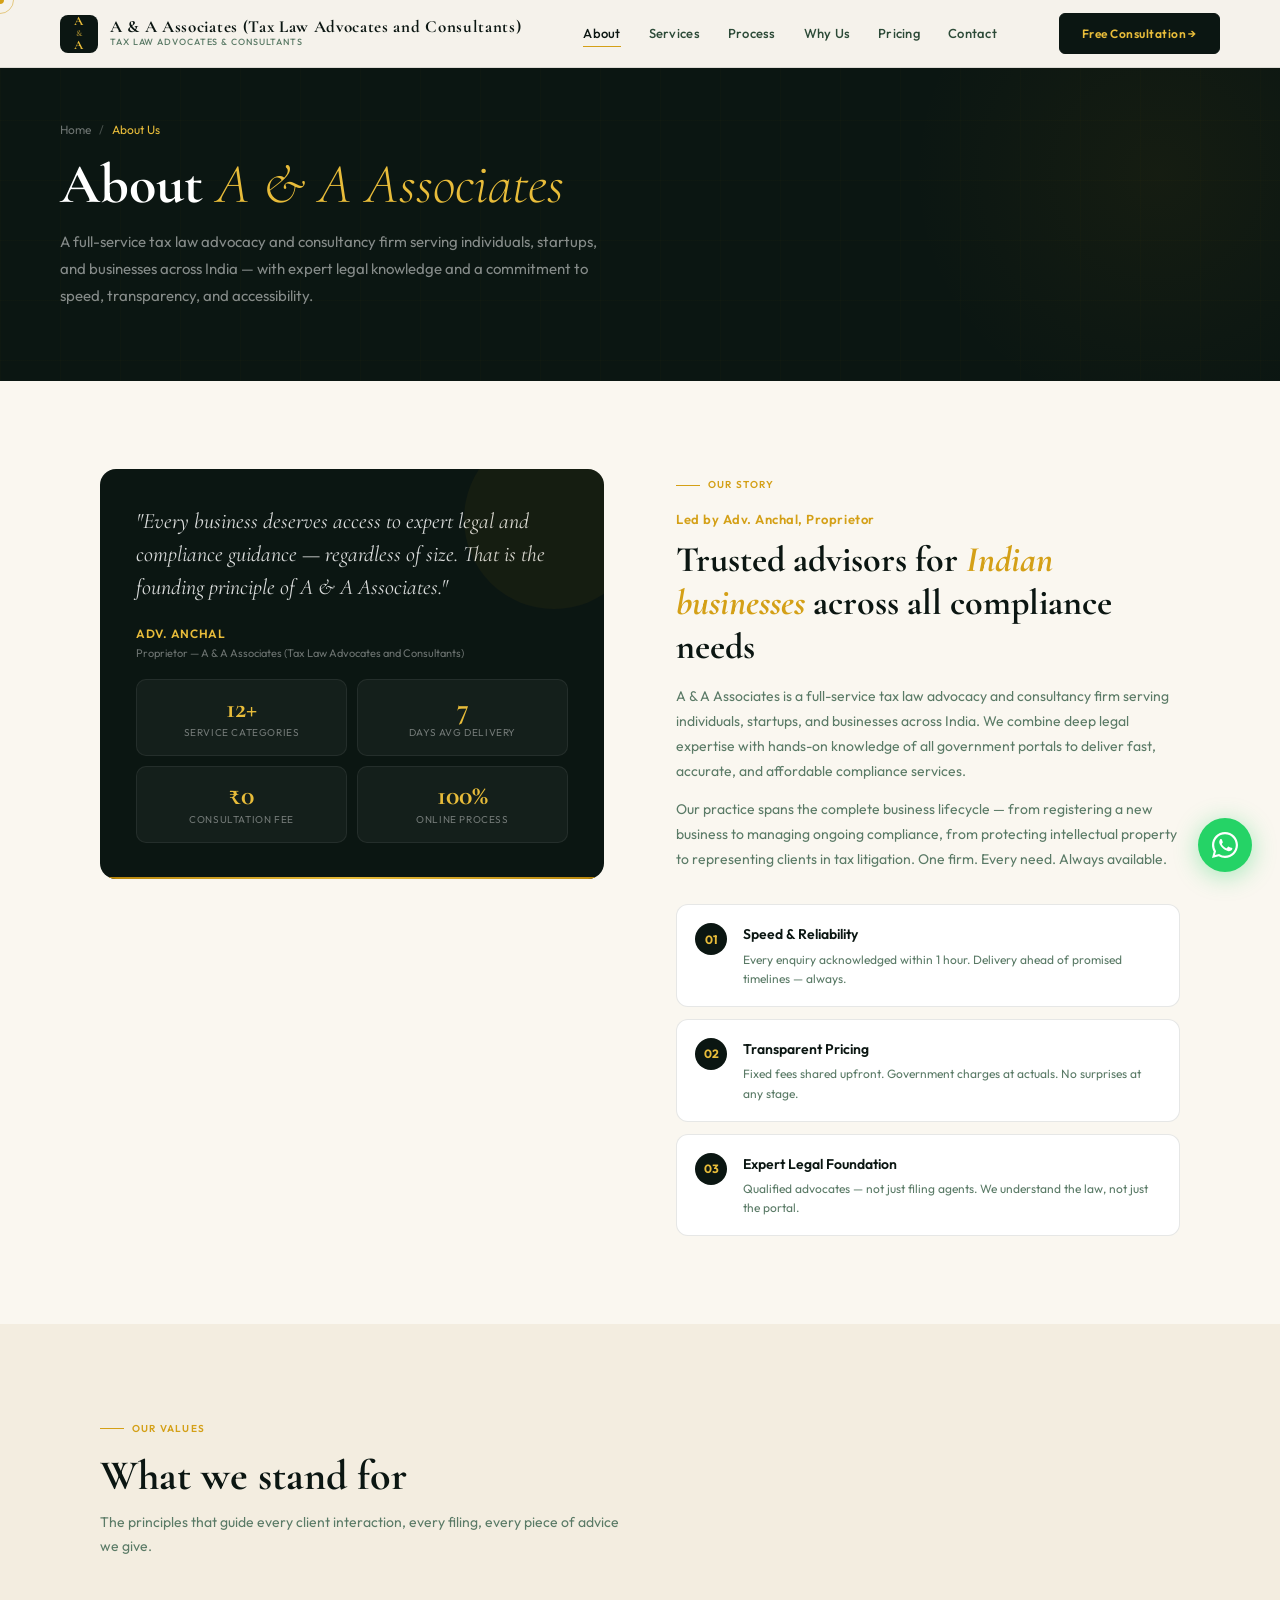
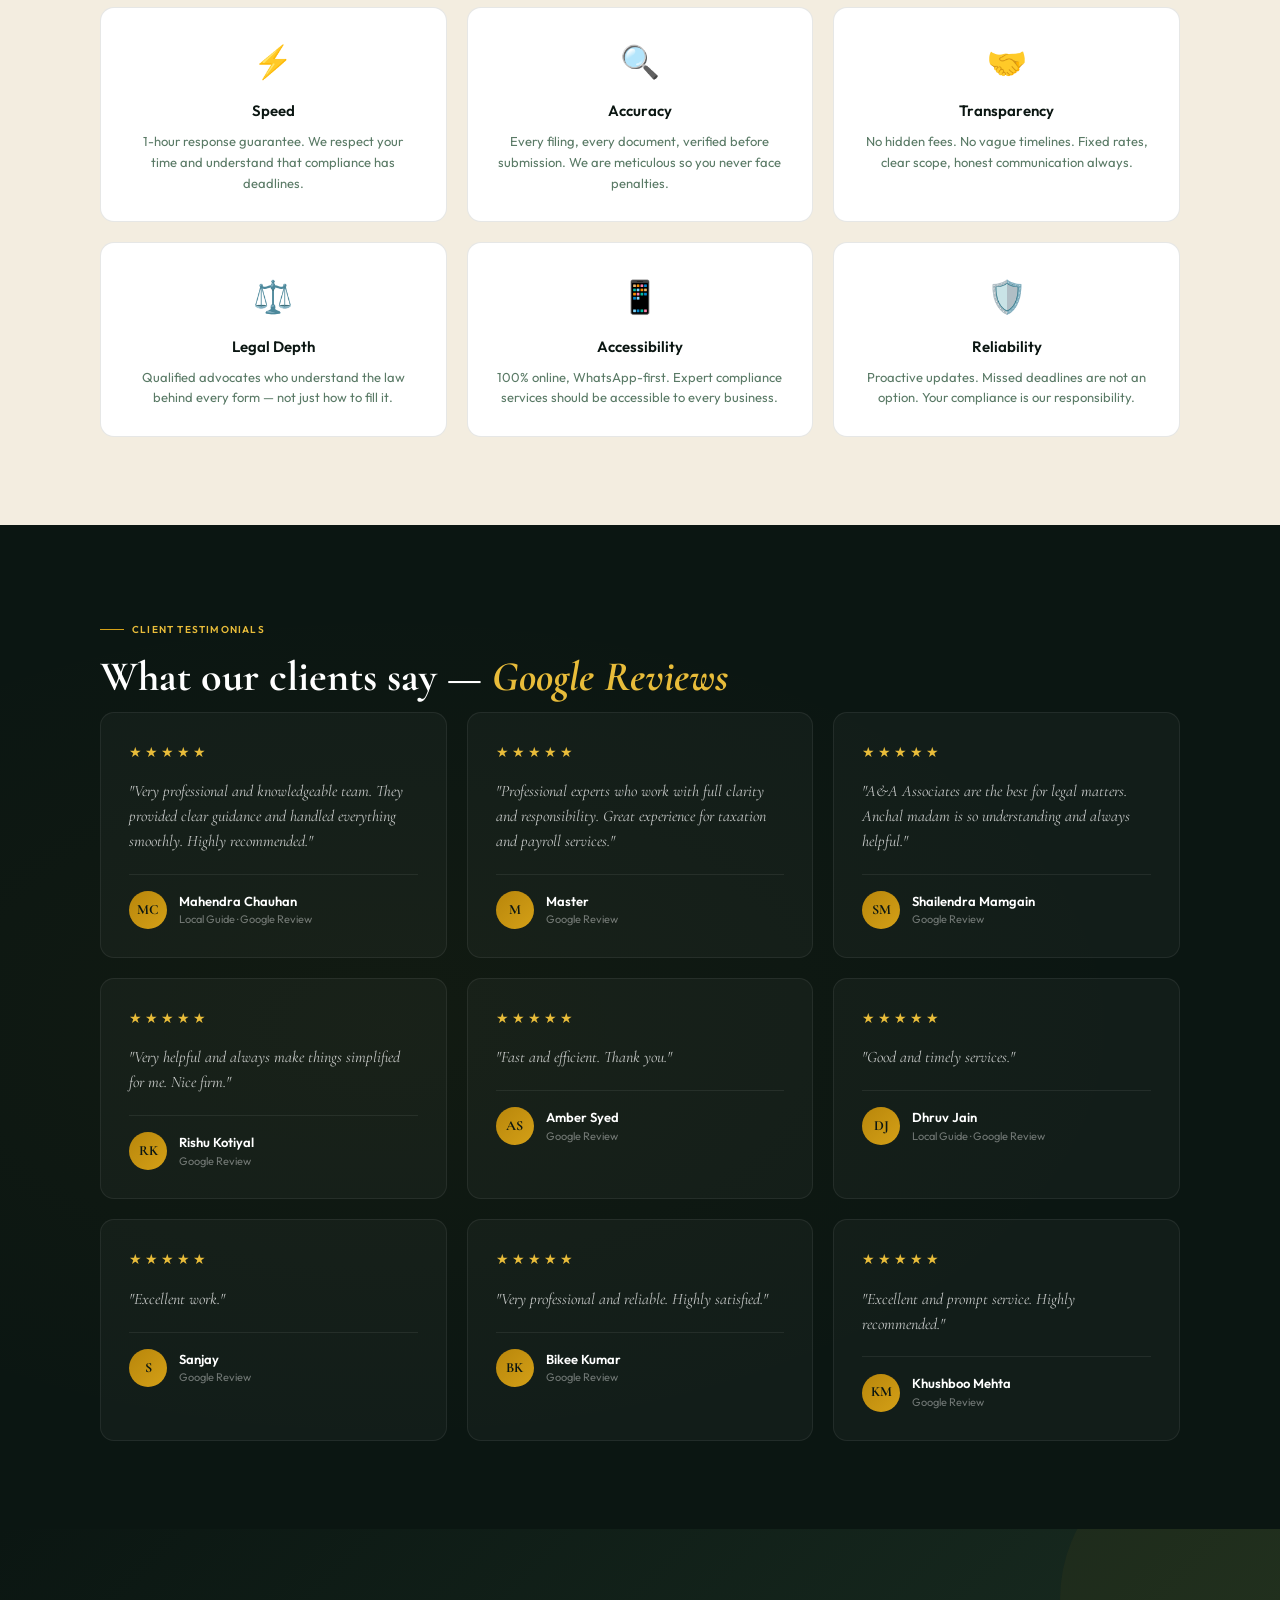
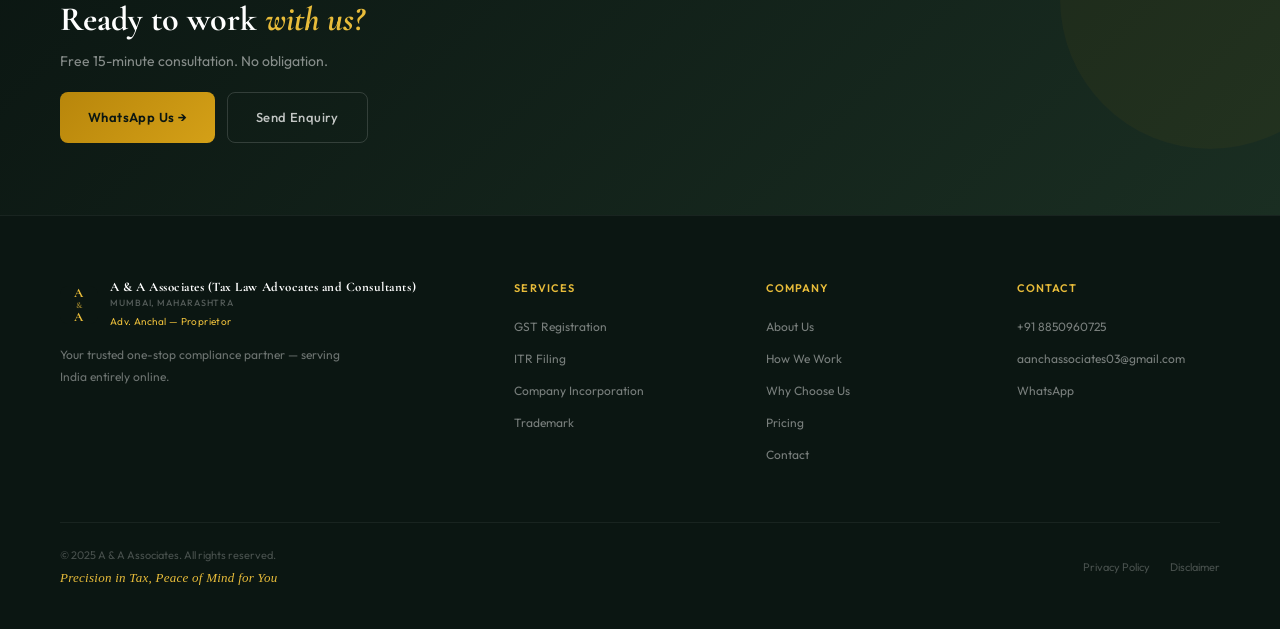
==== about.html @ 01e879b4 "Add files via upload" ====
<!DOCTYPE html>
<html lang="en">
<script>!function(f,b,e,v,n,t,s){if(f.fbq)return;n=f.fbq=function(){n.callMethod?n.callMethod.apply(n,arguments):n.queue.push(arguments)};if(!f._fbq)f._fbq=n;n.push=n;n.loaded=!0;n.version='2.0';n.queue=[];t=b.createElement(e);t.async=!0;t.src=v;s=b.getElementsByTagName(e)[0];s.parentNode.insertBefore(t,s)}(window,document,'script','https://connect.facebook.net/en_US/fbevents.js');fbq('init','827226239881104');fbq('track','PageView');</script>
<noscript><img height="1" width="1" style="display:none" src="https://www.facebook.com/tr?id=827226239881104&ev=PageView&noscript=1"/></noscript>
<head>
<meta name="facebook-domain-verification" content="8ns4rkksq425lq21bnahoyhoitbpu9"/>
<meta charset="UTF-8"><meta name="viewport" content="width=device-width, initial-scale=1.0">
<title>About Us | A & A Associates — Tax Law Advocates & Consultants</title>
<meta name="description" content="Learn about A & A Associates — a full-service tax law advocacy and consultancy firm based in Mumbai, serving individuals, startups and businesses across India.">
<link href="https://fonts.googleapis.com/css2?family=Cormorant+Garamond:ital,wght@0,300;0,400;0,600;0,700;1,300;1,400;1,600&family=Outfit:wght@300;400;500;600&display=swap" rel="stylesheet">
<link rel="stylesheet" href="style.css">
<style>
.about-grid{display:grid;grid-template-columns:1fr 1fr;gap:72px;align-items:start}
.about-card{background:var(--ink);border-radius:16px;padding:36px;position:relative;overflow:hidden}
.about-card::before{content:'';position:absolute;top:-40px;right:-40px;width:180px;height:180px;border-radius:50%;background:rgba(184,134,11,0.06)}
.about-card::after{content:'';position:absolute;bottom:0;left:0;right:0;height:2px;background:linear-gradient(90deg,var(--gold),var(--gold3),var(--gold))}
.about-card blockquote{font-family:'Cormorant Garamond',serif;font-size:22px;font-style:italic;color:rgba(255,255,255,0.85);line-height:1.5;margin-bottom:20px}
.about-stats{display:grid;grid-template-columns:1fr 1fr;gap:10px;margin-top:16px}
.as-item{background:rgba(255,255,255,0.04);border:1px solid rgba(255,255,255,0.07);border-radius:10px;padding:14px;text-align:center}
.as-val{font-family:'Cormorant Garamond',serif;font-size:28px;font-weight:700;color:var(--gold3);line-height:1}
.as-lbl{font-size:10px;color:rgba(255,255,255,0.4);text-transform:uppercase;letter-spacing:.06em;margin-top:3px}
.pillars{display:flex;flex-direction:column;gap:12px;margin-top:32px}
.pillar{display:flex;gap:16px;align-items:flex-start;padding:18px;background:var(--white);border:1px solid var(--border);border-radius:12px;transition:all .3s}
.pillar:hover{border-color:var(--gold3);box-shadow:var(--shadow)}
.pillar-num{width:32px;height:32px;border-radius:50%;background:var(--ink);color:var(--gold3);font-size:12px;font-weight:700;display:flex;align-items:center;justify-content:center;flex-shrink:0}
.pillar h4{font-size:14px;font-weight:600;color:var(--ink);margin-bottom:4px}
.pillar p{font-size:12px;color:var(--ink4);line-height:1.6}
.values-grid{display:grid;grid-template-columns:repeat(3,1fr);gap:20px;margin-top:0}
.value-card{padding:28px;background:var(--white);border:1px solid var(--border);border-radius:14px;transition:all .3s;text-align:center}
.value-card:hover{transform:translateY(-4px);box-shadow:var(--shadow)}
.value-icon{font-size:32px;margin-bottom:12px}
.value-card h3{font-size:15px;font-weight:600;color:var(--ink);margin-bottom:8px}
.value-card p{font-size:13px;color:var(--ink4);line-height:1.6}
/* TESTIMONIALS */
.tgrid{display:grid;grid-template-columns:repeat(3,1fr);gap:20px;margin-top:0}
.testimonials-bg{background:var(--ink);padding:88px 0;position:relative;overflow:hidden}
.testimonials-bg::before{content:'';position:absolute;inset:0;background:radial-gradient(ellipse at 30% 50%,rgba(184,134,11,0.04),transparent 60%)}
.testimonials-inner{padding:0 60px;max-width:1200px;margin:0 auto}
.testimonials-inner .section-title{color:var(--white)}
.testimonials-inner .section-title em{color:var(--gold3)}
.testimonials-inner .sl-text{color:var(--gold3)}
.tcard{background:rgba(255,255,255,0.03);border:1px solid rgba(255,255,255,0.07);border-radius:14px;padding:28px;transition:all .3s}
.tcard:hover{background:rgba(255,255,255,0.05);border-color:rgba(184,134,11,0.2);transform:translateY(-4px)}
.tcard-stars{display:flex;gap:3px;margin-bottom:16px}
.star{color:var(--gold3);font-size:14px}
.tcard-text{font-family:'Cormorant Garamond',serif;font-size:16px;font-style:italic;color:rgba(255,255,255,0.75);line-height:1.55;margin-bottom:20px}
.tcard-author{display:flex;align-items:center;gap:12px;padding-top:16px;border-top:1px solid rgba(255,255,255,0.07)}
.ta-avatar{width:38px;height:38px;border-radius:50%;background:linear-gradient(135deg,var(--gold),var(--gold2));display:flex;align-items:center;justify-content:center;font-family:'Cormorant Garamond',serif;font-size:14px;font-weight:700;color:var(--ink);flex-shrink:0}
.ta-name{font-size:13px;font-weight:600;color:var(--white)}
.ta-biz{font-size:11px;color:rgba(255,255,255,0.4)}
@media(max-width:1024px){.about-grid{grid-template-columns:1fr}.values-grid{grid-template-columns:1fr 1fr}.tgrid{grid-template-columns:1fr 1fr}.testimonials-inner{padding:0 32px}}
@media(max-width:768px){.values-grid{grid-template-columns:1fr}.tgrid{grid-template-columns:1fr}.testimonials-inner{padding:0 24px}}
</style>
</head>
<body>
<div class="cursor" id="cursor"></div><div class="cursor-ring" id="cursorRing"></div>
<nav id="navbar" class="solid">
  <a class="nav-logo" href="index.html"><div class="nav-logo-mark"><span>A</span><span style="font-size:9px;opacity:.6">&amp;</span><span>A</span></div><div class="nav-logo-text"><div class="nav-logo-name">A & A Associates (Tax Law Advocates and Consultants)</div><div class="nav-logo-sub">Tax Law Advocates & Consultants</div></div></a>
  <div class="nav-links"><a href="about.html" class="active">About</a><a href="services.html">Services</a><a href="process.html">Process</a><a href="why-us.html">Why Us</a><a href="pricing.html">Pricing</a><a href="contact.html">Contact</a></div>
  <a href="https://wa.me/918850960725" class="nav-cta" target="_blank">Free Consultation →</a>
  <div class="hamburger" id="hamburger" onclick="toggleMenu()"><span></span><span></span><span></span></div>
</nav>
<div class="mobile-menu" id="mobileMenu"><a href="about.html" class="active" onclick="toggleMenu()">About</a><a href="services.html" onclick="toggleMenu()">Services</a><a href="process.html" onclick="toggleMenu()">Process</a><a href="why-us.html" onclick="toggleMenu()">Why Us</a><a href="pricing.html" onclick="toggleMenu()">Pricing</a><a href="contact.html" onclick="toggleMenu()">Contact</a><a href="https://wa.me/918850960725" class="btn-primary" target="_blank" onclick="toggleMenu()">WhatsApp Us →</a></div>

<div class="page-hero">
  <div class="page-hero-inner">
    <div class="breadcrumb"><a href="index.html">Home</a><span>/</span><span class="current">About Us</span></div>
    <h1>About <em>A & A Associates</em></h1>
    <p>A full-service tax law advocacy and consultancy firm serving individuals, startups, and businesses across India — with expert legal knowledge and a commitment to speed, transparency, and accessibility.</p>
  </div>
</div>

<!-- ABOUT SECTION -->
<section>
  <div class="section">
    <div class="about-grid">
      <div class="reveal">
        <div class="about-card">
          <blockquote>"Every business deserves access to expert legal and compliance guidance — regardless of size. That is the founding principle of A & A Associates."</blockquote>
          <div style="font-size:12px;font-weight:600;color:var(--gold3);letter-spacing:.06em;text-transform:uppercase">Adv. Anchal</div>
          <div style="font-size:11px;color:rgba(255,255,255,0.4);margin-top:2px">Proprietor — A & A Associates (Tax Law Advocates and Consultants)</div>
          <div class="about-stats">
            <div class="as-item"><div class="as-val">12+</div><div class="as-lbl">Service Categories</div></div>
            <div class="as-item"><div class="as-val">7</div><div class="as-lbl">Days Avg Delivery</div></div>
            <div class="as-item"><div class="as-val">₹0</div><div class="as-lbl">Consultation Fee</div></div>
            <div class="as-item"><div class="as-val">100%</div><div class="as-lbl">Online Process</div></div>
          </div>
        </div>
      </div>
      <div class="reveal reveal-delay-2">
        <div class="section-label"><div class="sl-line"></div><div class="sl-text">Our story</div></div>
        <p style="font-size:13px;font-weight:600;color:var(--gold2);letter-spacing:.04em;margin-bottom:8px">Led by Adv. Anchal, Proprietor</p><h2 style="font-family:'Cormorant Garamond',serif;font-size:36px;font-weight:700;color:var(--ink);line-height:1.2;margin-bottom:16px">Trusted advisors for <em style="font-style:italic;color:var(--gold2)">Indian businesses</em> across all compliance needs</h2>
        <div style="font-size:14px;color:var(--ink4);line-height:1.8;margin-bottom:24px">
          <p style="margin-bottom:12px">A & A Associates is a full-service tax law advocacy and consultancy firm serving individuals, startups, and businesses across India. We combine deep legal expertise with hands-on knowledge of all government portals to deliver fast, accurate, and affordable compliance services.</p>
          <p>Our practice spans the complete business lifecycle — from registering a new business to managing ongoing compliance, from protecting intellectual property to representing clients in tax litigation. One firm. Every need. Always available.</p>
        </div>
        <div class="pillars">
          <div class="pillar"><div class="pillar-num">01</div><div><h4>Speed & Reliability</h4><p>Every enquiry acknowledged within 1 hour. Delivery ahead of promised timelines — always.</p></div></div>
          <div class="pillar"><div class="pillar-num">02</div><div><h4>Transparent Pricing</h4><p>Fixed fees shared upfront. Government charges at actuals. No surprises at any stage.</p></div></div>
          <div class="pillar"><div class="pillar-num">03</div><div><h4>Expert Legal Foundation</h4><p>Qualified advocates — not just filing agents. We understand the law, not just the portal.</p></div></div>
        </div>
      </div>
    </div>
  </div>
</section>

<!-- VALUES -->
<section style="background:var(--cream2);padding:88px 0">
  <div style="max-width:1200px;margin:0 auto;padding:0 60px">
    <div class="section-label reveal"><div class="sl-line"></div><div class="sl-text">Our values</div></div>
    <h2 class="section-title reveal">What we stand for</h2>
    <p class="section-sub reveal">The principles that guide every client interaction, every filing, every piece of advice we give.</p>
    <div class="values-grid">
      <div class="value-card reveal"><div class="value-icon">⚡</div><h3>Speed</h3><p>1-hour response guarantee. We respect your time and understand that compliance has deadlines.</p></div>
      <div class="value-card reveal reveal-delay-1"><div class="value-icon">🔍</div><h3>Accuracy</h3><p>Every filing, every document, verified before submission. We are meticulous so you never face penalties.</p></div>
      <div class="value-card reveal reveal-delay-2"><div class="value-icon">🤝</div><h3>Transparency</h3><p>No hidden fees. No vague timelines. Fixed rates, clear scope, honest communication always.</p></div>
      <div class="value-card reveal"><div class="value-icon">⚖️</div><h3>Legal Depth</h3><p>Qualified advocates who understand the law behind every form — not just how to fill it.</p></div>
      <div class="value-card reveal reveal-delay-1"><div class="value-icon">📱</div><h3>Accessibility</h3><p>100% online, WhatsApp-first. Expert compliance services should be accessible to every business.</p></div>
      <div class="value-card reveal reveal-delay-2"><div class="value-icon">🛡️</div><h3>Reliability</h3><p>Proactive updates. Missed deadlines are not an option. Your compliance is our responsibility.</p></div>
    </div>
  </div>
</section>

<!-- TESTIMONIALS -->
<div id="testimonials" class="testimonials-bg">
  <div class="testimonials-inner">
    <div class="section-label reveal"><div class="sl-line"></div><div class="sl-text">Client Testimonials</div></div>
    <h2 class="section-title reveal">What our clients say — <em>Google Reviews</em></h2>
    <div class="tgrid">
      <div class="tcard reveal"><div class="tcard-stars"><span class="star">★</span><span class="star">★</span><span class="star">★</span><span class="star">★</span><span class="star">★</span></div><div class="tcard-text">"Very professional and knowledgeable team. They provided clear guidance and handled everything smoothly. Highly recommended."</div><div class="tcard-author"><div class="ta-avatar">MC</div><div><div class="ta-name">Mahendra Chauhan</div><div class="ta-biz">Local Guide · Google Review</div></div></div></div>
      <div class="tcard reveal reveal-delay-1"><div class="tcard-stars"><span class="star">★</span><span class="star">★</span><span class="star">★</span><span class="star">★</span><span class="star">★</span></div><div class="tcard-text">"Professional experts who work with full clarity and responsibility. Great experience for taxation and payroll services."</div><div class="tcard-author"><div class="ta-avatar">M</div><div><div class="ta-name">Master</div><div class="ta-biz">Google Review</div></div></div></div>
      <div class="tcard reveal reveal-delay-2"><div class="tcard-stars"><span class="star">★</span><span class="star">★</span><span class="star">★</span><span class="star">★</span><span class="star">★</span></div><div class="tcard-text">"A&A Associates are the best for legal matters. Anchal madam is so understanding and always helpful."</div><div class="tcard-author"><div class="ta-avatar">SM</div><div><div class="ta-name">Shailendra Mamgain</div><div class="ta-biz">Google Review</div></div></div></div>
      <div class="tcard reveal"><div class="tcard-stars"><span class="star">★</span><span class="star">★</span><span class="star">★</span><span class="star">★</span><span class="star">★</span></div><div class="tcard-text">"Very helpful and always make things simplified for me. Nice firm."</div><div class="tcard-author"><div class="ta-avatar">RK</div><div><div class="ta-name">Rishu Kotiyal</div><div class="ta-biz">Google Review</div></div></div></div>
      <div class="tcard reveal reveal-delay-1"><div class="tcard-stars"><span class="star">★</span><span class="star">★</span><span class="star">★</span><span class="star">★</span><span class="star">★</span></div><div class="tcard-text">"Fast and efficient. Thank you."</div><div class="tcard-author"><div class="ta-avatar">AS</div><div><div class="ta-name">Amber Syed</div><div class="ta-biz">Google Review</div></div></div></div>
      <div class="tcard reveal reveal-delay-2"><div class="tcard-stars"><span class="star">★</span><span class="star">★</span><span class="star">★</span><span class="star">★</span><span class="star">★</span></div><div class="tcard-text">"Good and timely services."</div><div class="tcard-author"><div class="ta-avatar">DJ</div><div><div class="ta-name">Dhruv Jain</div><div class="ta-biz">Local Guide · Google Review</div></div></div></div>
      <div class="tcard reveal"><div class="tcard-stars"><span class="star">★</span><span class="star">★</span><span class="star">★</span><span class="star">★</span><span class="star">★</span></div><div class="tcard-text">"Excellent work."</div><div class="tcard-author"><div class="ta-avatar">S</div><div><div class="ta-name">Sanjay</div><div class="ta-biz">Google Review</div></div></div></div>
      <div class="tcard reveal reveal-delay-1"><div class="tcard-stars"><span class="star">★</span><span class="star">★</span><span class="star">★</span><span class="star">★</span><span class="star">★</span></div><div class="tcard-text">"Very professional and reliable. Highly satisfied."</div><div class="tcard-author"><div class="ta-avatar">BK</div><div><div class="ta-name">Bikee Kumar</div><div class="ta-biz">Google Review</div></div></div></div>
      <div class="tcard reveal reveal-delay-2"><div class="tcard-stars"><span class="star">★</span><span class="star">★</span><span class="star">★</span><span class="star">★</span><span class="star">★</span></div><div class="tcard-text">"Excellent and prompt service. Highly recommended."</div><div class="tcard-author"><div class="ta-avatar">KM</div><div><div class="ta-name">Khushboo Mehta</div><div class="ta-biz">Google Review</div></div></div></div>
    </div>
  </div>
</div>

<!-- CTA -->
<div class="cta-strip"><div class="cta-inner"><div class="cta-left reveal"><h2 class="section-title">Ready to work <em>with us?</em></h2><p>Free 15-minute consultation. No obligation.</p><div class="cta-actions"><a href="https://wa.me/918850960725" class="btn-primary" target="_blank">WhatsApp Us →</a><a href="contact.html" class="btn-secondary-light">Send Enquiry</a></div></div></div></div>

<footer><div class="footer-inner"><div class="footer-top"><div class="footer-brand"><a class="nav-logo" href="index.html"><div class="nav-logo-mark"><span>A</span><span style="font-size:9px;opacity:.6">&amp;</span><span>A</span></div><div class="nav-logo-text"><div class="nav-logo-name" style="color:#fff;font-size:13px;line-height:1.2">A & A Associates (Tax Law Advocates and Consultants)</div><div class="nav-logo-sub" style="color:rgba(255,255,255,.3)">Mumbai, Maharashtra</div><div style="font-size:10px;color:var(--gold3);margin-top:4px;letter-spacing:.04em">Adv. Anchal — Proprietor</div></div></a><p class="footer-desc">Your trusted one-stop compliance partner — serving India entirely online.</p></div><div class="footer-col"><h5>Services</h5><ul><li><a href="services.html#gst">GST Registration</a></li><li><a href="services.html#itr">ITR Filing</a></li><li><a href="services.html#company">Company Incorporation</a></li><li><a href="services.html#trademark">Trademark</a></li></ul></div><div class="footer-col"><h5>Company</h5><ul><li><a href="about.html">About Us</a></li><li><a href="process.html">How We Work</a></li><li><a href="why-us.html">Why Choose Us</a></li><li><a href="pricing.html">Pricing</a></li><li><a href="contact.html">Contact</a></li></ul></div><div class="footer-col"><h5>Contact</h5><ul><li><a href="tel:+918850960725">+91 8850960725</a></li><li><a href="mailto:aanchassociates03@gmail.com">aanchassociates03@gmail.com</a></li><li><a href="https://wa.me/918850960725" target="_blank">WhatsApp</a></li></ul></div></div><div class="footer-bottom"><div><div class="footer-copy">© 2025 A & A Associates. All rights reserved.</div><div style="font-size:13px;color:var(--gold3);font-style:italic;margin-top:4px;font-family:'Georgia',serif;letter-spacing:.02em">Precision in Tax, Peace of Mind for You</div></div><div class="footer-links"><a href="#">Privacy Policy</a><a href="#">Disclaimer</a></div></div></div></footer>
<div class="wa-float"><div class="wa-tooltip">Chat on WhatsApp</div><a class="wa-btn" href="https://wa.me/918850960725" target="_blank"><svg viewBox="0 0 32 32"><path d="M16.004 0C7.164 0 0 7.16 0 15.996c0 2.8.733 5.572 2.132 7.992L0 32l8.236-2.104A16.003 16.003 0 0 0 16 32c8.836 0 16-7.16 16-15.996S24.836 0 16.004 0zm0 29.28a13.279 13.279 0 0 1-6.788-1.856l-.488-.292-5.044 1.288 1.32-4.9-.32-.504A13.236 13.236 0 0 1 2.72 16c0-7.332 5.96-13.292 13.28-13.292 7.32 0 13.28 5.96 13.28 13.292 0 7.332-5.96 13.28-13.276 13.28zm7.272-9.948c-.4-.2-2.356-1.16-2.72-1.296-.364-.132-.628-.2-.892.2-.264.4-1.024 1.296-1.256 1.564-.232.264-.46.296-.86.1-.4-.196-1.688-.624-3.216-1.988-1.188-1.06-1.988-2.372-2.22-2.772-.232-.4-.024-.616.176-.816.18-.18.4-.464.6-.696.2-.232.264-.4.396-.664.132-.264.064-.496-.032-.696-.1-.2-.892-2.148-1.22-2.94-.32-.768-.648-.664-.892-.676-.228-.012-.492-.016-.756-.016-.264 0-.692.1-.1056.496-.364.396-1.388 1.356-1.388 3.308 0 1.956 1.42 3.84 1.62 4.104.2.264 2.796 4.268 6.776 5.98.948.408 1.688.652 2.264.836.952.3 1.82.26 2.504.16.764-.116 2.356-.964 2.688-1.892.336-.928.336-1.724.232-1.892-.1-.172-.36-.268-.76-.468z"/></svg></a></div>
<script>
const cursor=document.getElementById('cursor'),ring=document.getElementById('cursorRing');
document.addEventListener('mousemove',e=>{cursor.style.left=e.clientX+'px';cursor.style.top=e.clientY+'px';setTimeout(()=>{ring.style.left=e.clientX+'px';ring.style.top=e.clientY+'px'},60)});
document.querySelectorAll('a,button').forEach(el=>{el.addEventListener('mouseenter',()=>{cursor.style.transform='translate(-50%,-50%) scale(2)';ring.style.opacity='.3'});el.addEventListener('mouseleave',()=>{cursor.style.transform='translate(-50%,-50%) scale(1)';ring.style.opacity='.5'})});
function toggleMenu(){document.getElementById('mobileMenu').classList.toggle('open')}
const obs=new IntersectionObserver(e=>{e.forEach(x=>{if(x.isIntersecting){x.target.classList.add('visible');obs.unobserve(x.target)}})},{threshold:.1});
document.querySelectorAll('.reveal').forEach(el=>obs.observe(el));
if('ontouchstart' in window){cursor.style.display='none';ring.style.display='none';}
</script>
</body></html>
---- style.css ----
/* ── VARIABLES ── */
:root{
  --ink:#0b1612;--ink2:#1a2e22;--ink3:#2c4a37;--ink4:#5a7a66;
  --gold:#b8860b;--gold2:#d4a017;--gold3:#e8bc3a;--gold4:#f7e4a0;--gold5:#fdf8ed;
  --sage:#6b8f71;--sage2:#a8c5ae;--sage3:#d6e8d9;--sage4:#eef5ef;
  --cream:#faf7f0;--cream2:#f3ede0;--cream3:#e8dfc8;
  --white:#ffffff;
  --border:rgba(11,22,18,0.1);--border2:rgba(11,22,18,0.06);
  --shadow:0 4px 32px rgba(11,22,18,0.08);
  --shadow2:0 12px 64px rgba(11,22,18,0.12);
}
*{box-sizing:border-box;margin:0;padding:0}
html{scroll-behavior:smooth;font-size:15px}
body{font-family:'Outfit',sans-serif;background:var(--cream);color:var(--ink);line-height:1.6;overflow-x:hidden}

/* ── SCROLLBAR ── */
::-webkit-scrollbar{width:5px}
::-webkit-scrollbar-track{background:var(--cream)}
::-webkit-scrollbar-thumb{background:var(--gold2);border-radius:3px}

/* ── CURSOR ── */
.cursor{position:fixed;width:8px;height:8px;background:var(--gold2);border-radius:50%;pointer-events:none;z-index:9999;transform:translate(-50%,-50%);transition:transform .1s}
.cursor-ring{position:fixed;width:28px;height:28px;border:1px solid var(--gold2);border-radius:50%;pointer-events:none;z-index:9998;transform:translate(-50%,-50%);transition:all .15s ease;opacity:.5}

/* ── NAVBAR ── */
nav{position:fixed;top:0;left:0;right:0;z-index:100;padding:0 60px;height:68px;display:flex;align-items:center;justify-content:space-between;transition:all .3s}
nav.scrolled{background:rgba(250,247,240,0.95);backdrop-filter:blur(12px);border-bottom:1px solid var(--border);box-shadow:0 2px 20px rgba(11,22,18,0.06)}
nav.solid{background:rgba(250,247,240,0.98);backdrop-filter:blur(12px);border-bottom:1px solid var(--border)}
.nav-logo{display:flex;align-items:center;gap:12px;text-decoration:none}
.nav-logo-mark{width:38px;height:38px;background:var(--ink);border-radius:8px;display:flex;align-items:center;justify-content:center;flex-direction:column;gap:1px}
.nav-logo-mark span{font-family:'Cormorant Garamond',serif;font-size:13px;font-weight:700;color:var(--gold3);line-height:1;letter-spacing:.02em}
.nav-logo-text{display:flex;flex-direction:column}
.nav-logo-name{font-family:'Cormorant Garamond',serif;font-size:17px;font-weight:700;color:var(--ink);letter-spacing:.04em;line-height:1}
.nav-logo-sub{font-size:9px;font-weight:500;letter-spacing:.1em;text-transform:uppercase;color:var(--ink4)}
.nav-links{display:flex;align-items:center;gap:28px}
.nav-links a{font-size:13px;font-weight:500;color:var(--ink3);text-decoration:none;letter-spacing:.02em;transition:color .2s;position:relative}
.nav-links a::after{content:'';position:absolute;bottom:-3px;left:0;right:0;height:1px;background:var(--gold2);transform:scaleX(0);transform-origin:left;transition:transform .25s}
.nav-links a:hover,.nav-links a.active{color:var(--ink)}
.nav-links a:hover::after,.nav-links a.active::after{transform:scaleX(1)}
.nav-cta{background:var(--ink);color:var(--gold3);font-size:12px;font-weight:600;padding:10px 22px;border-radius:6px;text-decoration:none;letter-spacing:.04em;transition:all .2s;border:1px solid var(--ink)}
.nav-cta:hover{background:var(--gold2);color:var(--ink);border-color:var(--gold2)}
.hamburger{display:none;flex-direction:column;gap:5px;cursor:pointer;padding:4px}
.hamburger span{width:22px;height:1.5px;background:var(--ink);border-radius:2px;transition:all .3s}

/* ── MOBILE MENU ── */
.mobile-menu{position:fixed;top:68px;left:0;right:0;background:var(--white);border-bottom:1px solid var(--border);padding:24px 32px;z-index:99;transform:translateY(-110%);opacity:0;transition:all .3s;display:none}
.mobile-menu.open{transform:translateY(0);opacity:1}
.mobile-menu a{display:block;font-size:15px;font-weight:500;color:var(--ink);text-decoration:none;padding:12px 0;border-bottom:1px solid var(--border2)}
.mobile-menu a.active{color:var(--gold2)}
.mobile-menu .btn-primary{margin-top:16px;width:100%;justify-content:center}

/* ── PAGE HERO (inner pages) ── */
.page-hero{background:var(--ink);padding:120px 60px 72px;position:relative;overflow:hidden}
.page-hero::before{content:'';position:absolute;inset:0;background-image:linear-gradient(rgba(184,134,11,0.04) 1px,transparent 1px),linear-gradient(90deg,rgba(184,134,11,0.04) 1px,transparent 1px);background-size:60px 60px;opacity:.6}
.page-hero::after{content:'';position:absolute;top:-20%;right:-10%;width:500px;height:500px;border-radius:50%;background:radial-gradient(circle,rgba(184,134,11,0.06) 0%,transparent 70%)}
.page-hero-inner{max-width:1200px;margin:0 auto;position:relative;z-index:1}
.page-hero-inner .breadcrumb{display:flex;align-items:center;gap:8px;margin-bottom:16px}
.breadcrumb a{font-size:12px;color:rgba(255,255,255,0.4);text-decoration:none;transition:color .2s}
.breadcrumb a:hover{color:var(--gold3)}
.breadcrumb span{font-size:12px;color:rgba(255,255,255,0.25)}
.breadcrumb .current{font-size:12px;color:var(--gold3)}
.page-hero h1{font-family:'Cormorant Garamond',serif;font-size:56px;font-weight:700;color:var(--white);line-height:1.05;margin-bottom:14px}
.page-hero h1 em{font-style:italic;font-weight:300;color:var(--gold3)}
.page-hero p{font-size:15px;color:rgba(255,255,255,0.5);max-width:560px;line-height:1.8}

/* ── BUTTONS ── */
.btn-primary{display:inline-flex;align-items:center;gap:8px;background:linear-gradient(135deg,var(--gold),var(--gold2));color:var(--ink);font-size:13px;font-weight:600;padding:14px 28px;border-radius:8px;text-decoration:none;letter-spacing:.03em;transition:all .25s;border:none;cursor:pointer}
.btn-primary:hover{transform:translateY(-2px);box-shadow:0 8px 32px rgba(184,134,11,0.4)}
.btn-primary .arrow{transition:transform .2s}
.btn-primary:hover .arrow{transform:translateX(4px)}
.btn-secondary{display:inline-flex;align-items:center;gap:8px;background:transparent;color:var(--ink);font-size:13px;font-weight:500;padding:14px 28px;border-radius:8px;text-decoration:none;letter-spacing:.03em;border:1px solid var(--border);transition:all .25s;cursor:pointer}
.btn-secondary:hover{background:var(--ink);color:var(--white);border-color:var(--ink)}
.btn-secondary-light{display:inline-flex;align-items:center;gap:8px;background:transparent;color:rgba(255,255,255,0.75);font-size:13px;font-weight:500;padding:14px 28px;border-radius:8px;text-decoration:none;letter-spacing:.03em;border:1px solid rgba(255,255,255,0.15);transition:all .25s;cursor:pointer}
.btn-secondary-light:hover{background:rgba(255,255,255,0.06);color:var(--white);border-color:rgba(255,255,255,0.3)}

/* ── SECTION ── */
.section{padding:88px 60px;max-width:1200px;margin:0 auto}
.section-bg{background:var(--cream2)}
.section-label{display:inline-flex;align-items:center;gap:8px;margin-bottom:16px}
.sl-line{width:24px;height:1px;background:var(--gold2)}
.sl-text{font-size:10px;font-weight:600;letter-spacing:.12em;text-transform:uppercase;color:var(--gold2)}
.section-title{font-family:'Cormorant Garamond',serif;font-size:42px;font-weight:700;color:var(--ink);line-height:1.1;margin-bottom:12px}
.section-title em{font-style:italic;color:var(--gold2)}
.section-sub{font-size:14px;color:var(--ink4);max-width:540px;line-height:1.7;margin-bottom:48px}

/* ── CTA STRIP ── */
.cta-strip{background:linear-gradient(135deg,var(--ink),var(--ink2));padding:72px 60px;position:relative;overflow:hidden}
.cta-strip::before{content:'';position:absolute;top:-80px;right:-80px;width:300px;height:300px;border-radius:50%;background:rgba(184,134,11,0.05)}
.cta-inner{max-width:1200px;margin:0 auto;display:flex;justify-content:space-between;align-items:center;gap:40px;flex-wrap:wrap;position:relative;z-index:1}
.cta-left .section-title{color:var(--white);font-size:34px}
.cta-left .section-title em{color:var(--gold3)}
.cta-left p{font-size:14px;color:rgba(255,255,255,0.5);margin-top:8px}
.cta-actions{display:flex;gap:12px;margin-top:20px;flex-wrap:wrap}

/* ── FOOTER ── */
footer{background:var(--ink);border-top:1px solid rgba(255,255,255,0.06);padding:64px 60px 40px}
.footer-inner{max-width:1200px;margin:0 auto}
.footer-top{display:grid;grid-template-columns:2fr 1fr 1fr 1fr;gap:48px;margin-bottom:48px}
.footer-brand .nav-logo-name{color:var(--white);font-size:20px}
.footer-brand .nav-logo-sub{color:rgba(255,255,255,0.3)}
.footer-desc{font-size:12px;color:rgba(255,255,255,0.4);line-height:1.8;margin-top:14px;max-width:280px}
.footer-col h5{font-size:11px;font-weight:600;letter-spacing:.1em;text-transform:uppercase;color:var(--gold3);margin-bottom:16px}
.footer-col ul{list-style:none;padding:0}
.footer-col ul li{margin-bottom:8px}
.footer-col ul li a{font-size:12px;color:rgba(255,255,255,0.45);text-decoration:none;transition:color .2s}
.footer-col ul li a:hover{color:var(--white)}
.footer-bottom{display:flex;justify-content:space-between;align-items:center;padding-top:24px;border-top:1px solid rgba(255,255,255,0.06);flex-wrap:wrap;gap:12px}
.footer-copy{font-size:11px;color:rgba(255,255,255,0.25)}
.footer-links{display:flex;gap:20px}
.footer-links a{font-size:11px;color:rgba(255,255,255,0.25);text-decoration:none;transition:color .2s}
.footer-links a:hover{color:rgba(255,255,255,0.6)}

/* ── FLOATING WHATSAPP ── */
.wa-float{position:fixed;bottom:28px;right:28px;z-index:90;display:flex;flex-direction:column;align-items:flex-end;gap:10px}
.wa-btn{width:54px;height:54px;border-radius:50%;background:#25d366;display:flex;align-items:center;justify-content:center;box-shadow:0 4px 24px rgba(37,211,102,0.4);cursor:pointer;transition:all .3s;text-decoration:none}
.wa-btn:hover{transform:scale(1.1);box-shadow:0 8px 32px rgba(37,211,102,0.5)}
.wa-btn svg{width:26px;height:26px;fill:white}
.wa-tooltip{background:var(--ink);color:white;font-size:12px;font-weight:500;padding:7px 14px;border-radius:20px;opacity:0;transform:translateX(10px);transition:all .2s;pointer-events:none;white-space:nowrap}
.wa-float:hover .wa-tooltip{opacity:1;transform:translateX(0)}

/* ── SCROLL REVEAL ── */
.reveal{opacity:0;transform:translateY(24px);transition:opacity .6s ease,transform .6s ease}
.reveal.visible{opacity:1;transform:translateY(0)}
.reveal-delay-1{transition-delay:.1s}
.reveal-delay-2{transition-delay:.2s}
.reveal-delay-3{transition-delay:.3s}

/* ── RESPONSIVE ── */
@media(max-width:1024px){
  nav{padding:0 32px}
  .page-hero{padding:110px 32px 60px}
  .section{padding:64px 32px}
  .cta-strip{padding:60px 32px}
  footer{padding:48px 32px 32px}
  .footer-top{grid-template-columns:1fr 1fr;gap:32px}
}
@media(max-width:768px){
  nav{padding:0 24px}
  .nav-links,.nav-cta{display:none}
  .hamburger{display:flex}
  .mobile-menu{display:block}
  .page-hero{padding:100px 24px 52px}
  .page-hero h1{font-size:36px}
  .section{padding:52px 24px}
  .section-title{font-size:32px}
  .cta-strip{padding:52px 24px}
  .cta-inner{flex-direction:column;align-items:flex-start}
  footer{padding:48px 24px 28px}
  .footer-top{grid-template-columns:1fr}
  .footer-bottom{flex-direction:column;text-align:center}
}
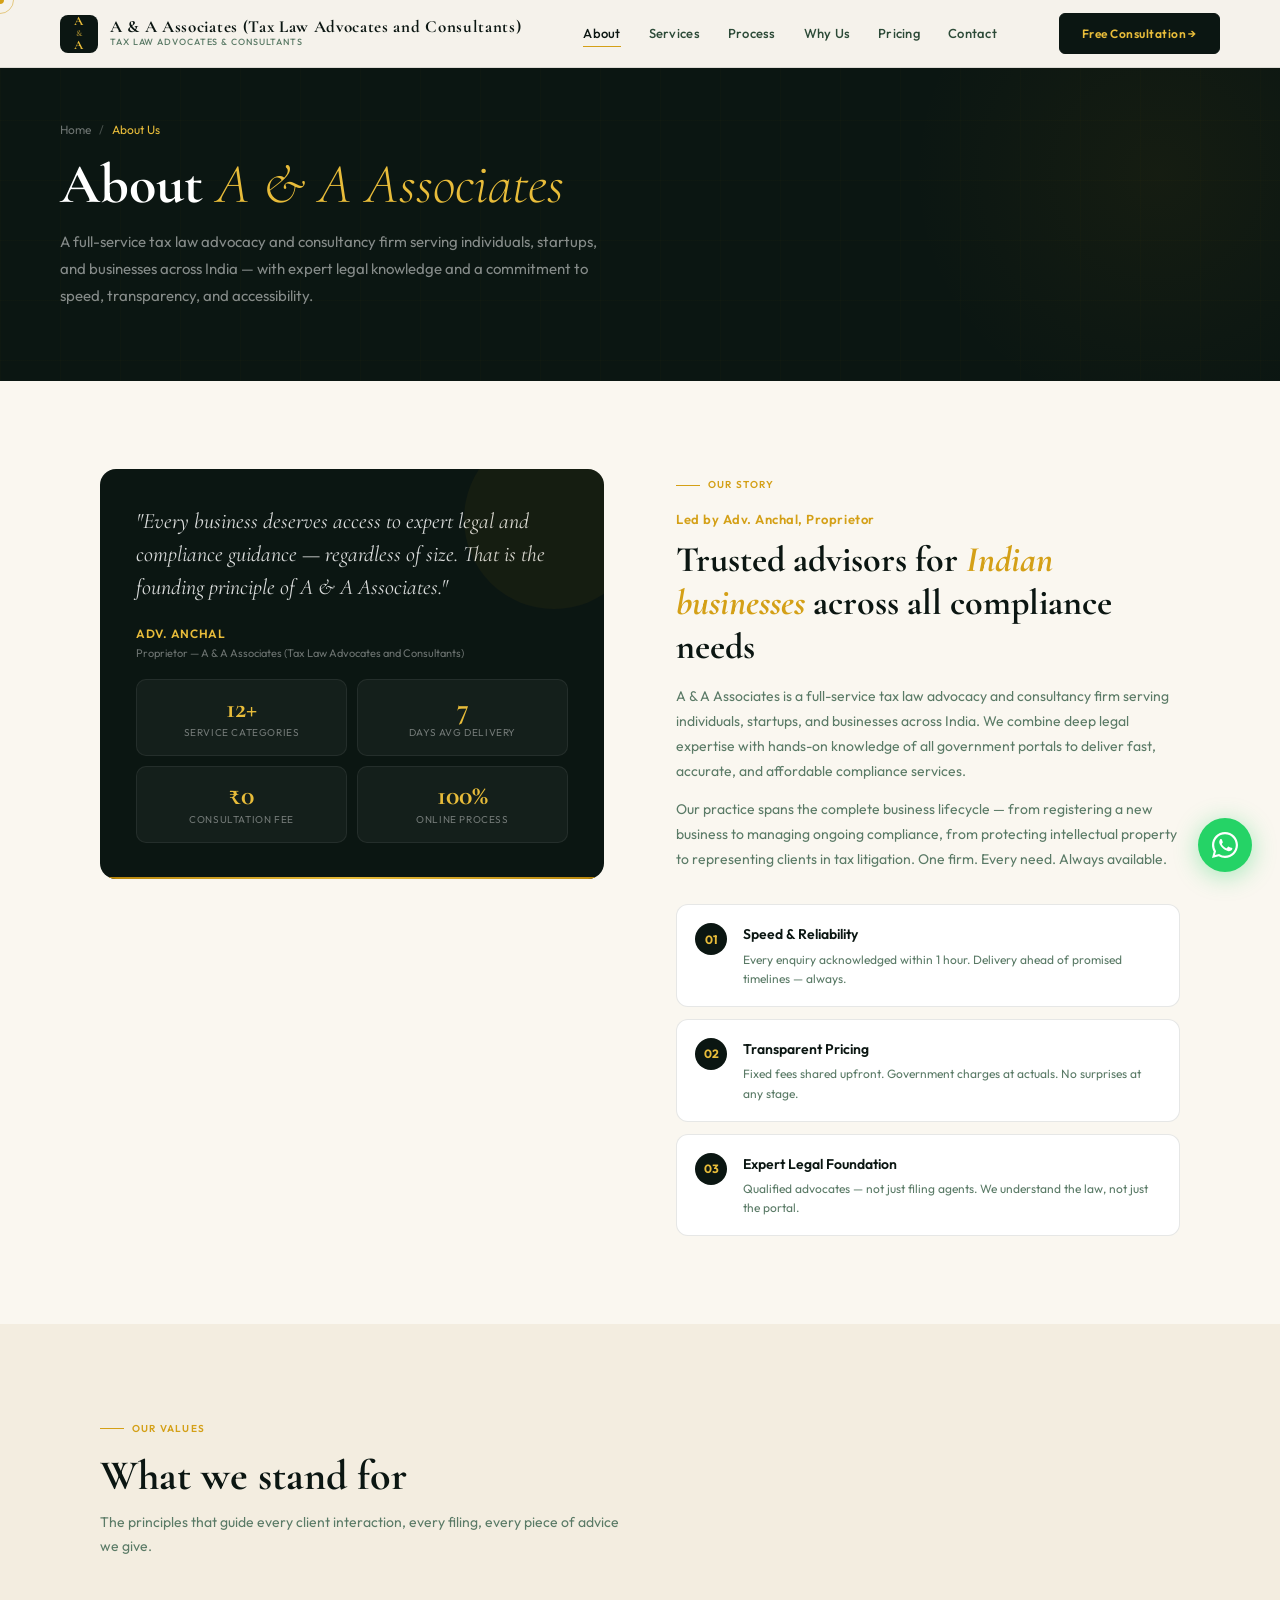
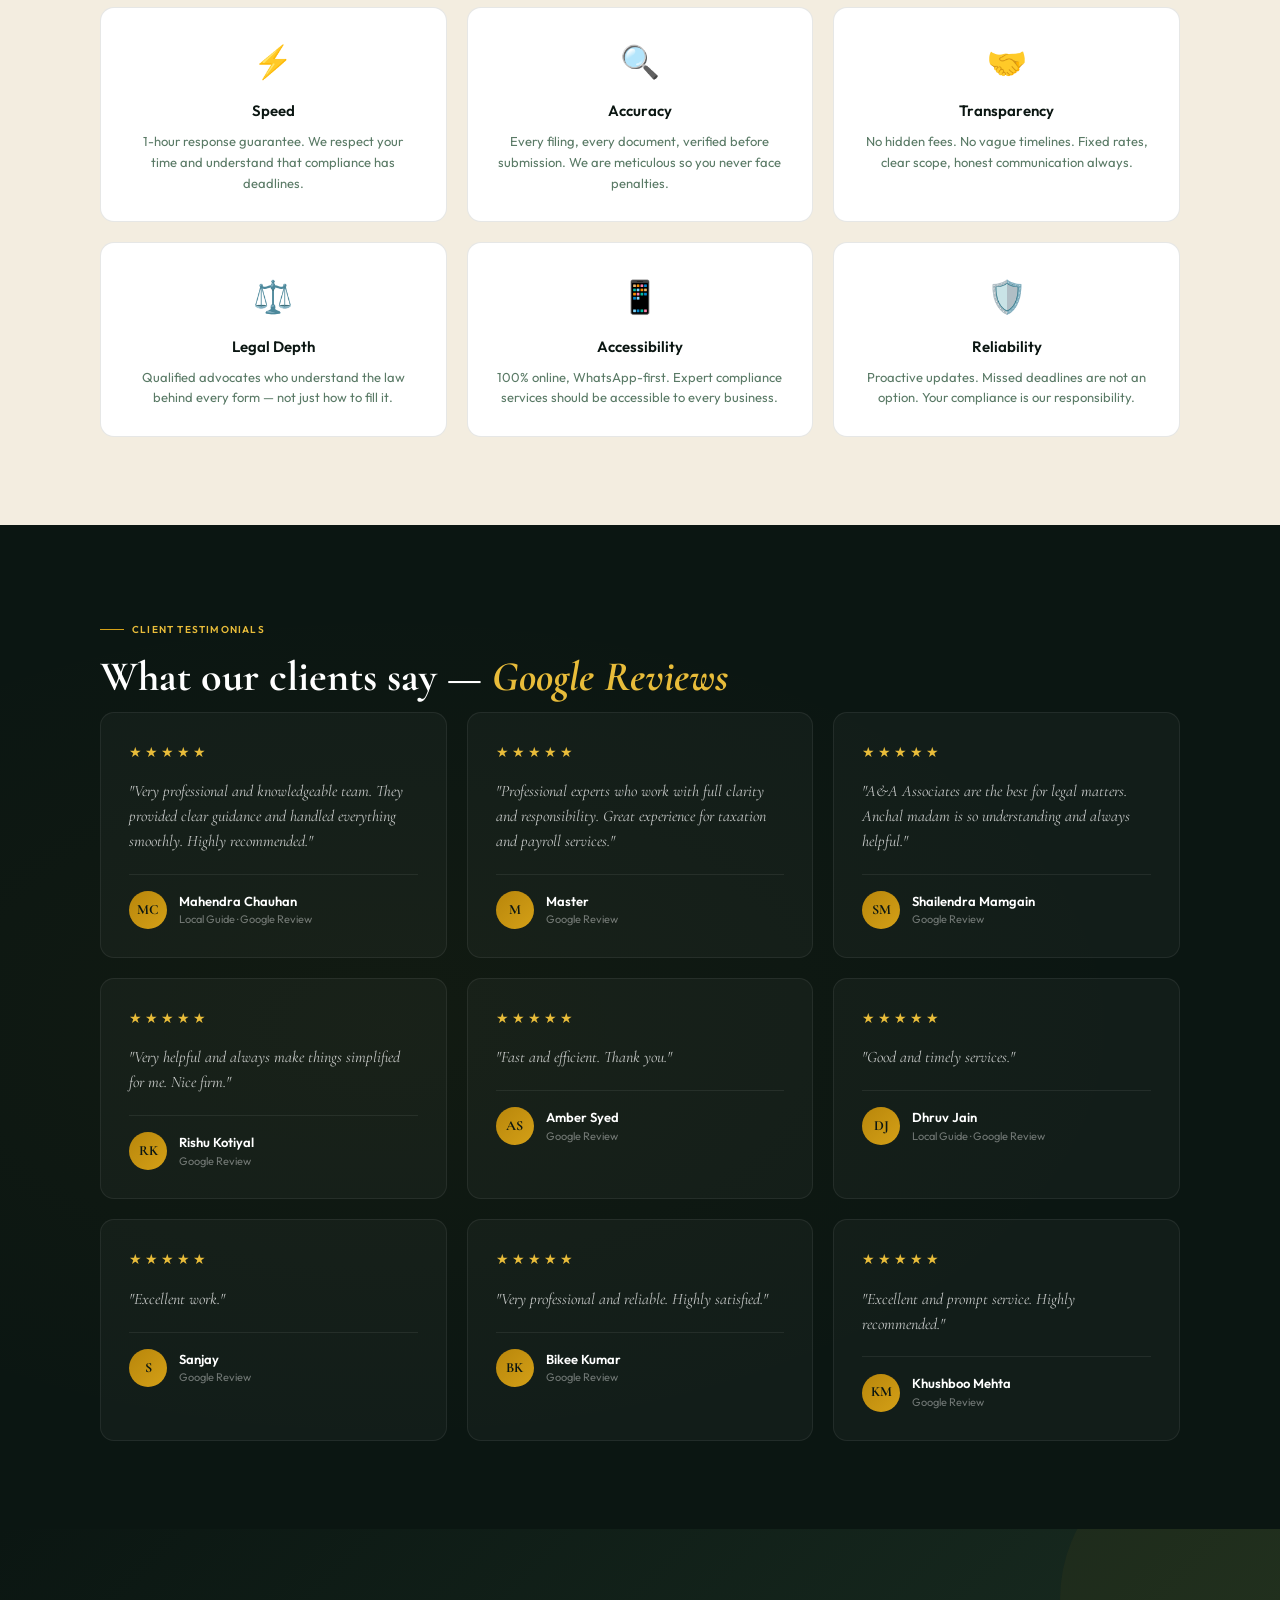
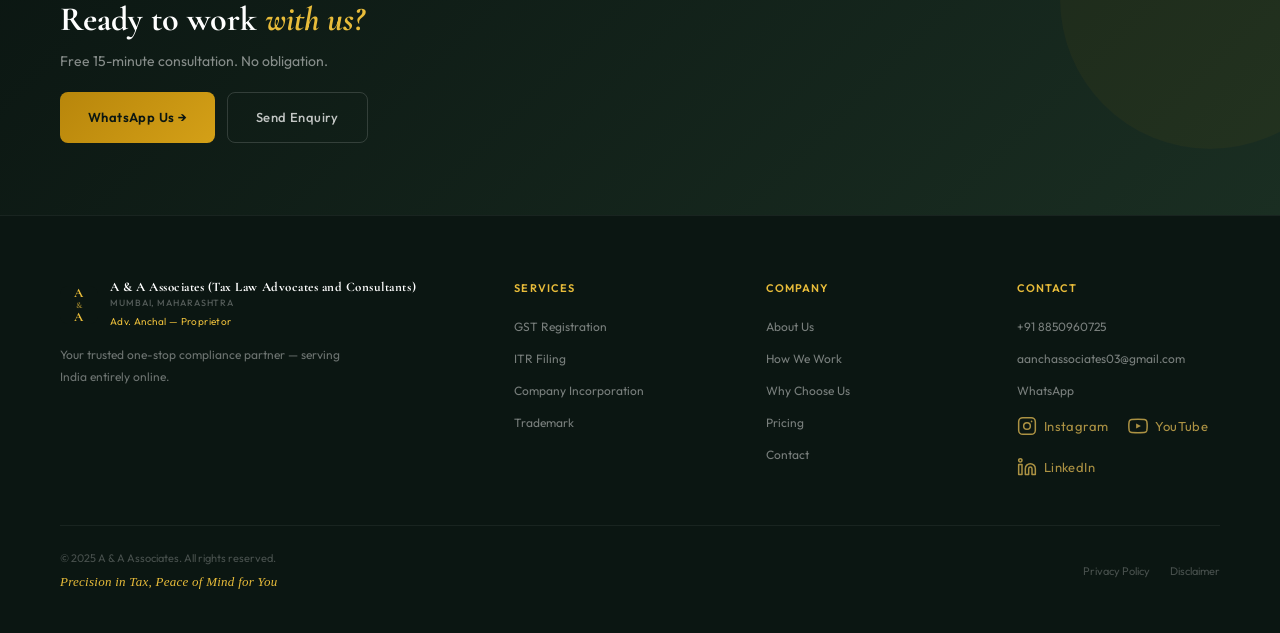
==== commit 2486ad0a: "Update about.html" ====
--- a/about.html
+++ b/about.html
@@ -57,10 +57,10 @@
 <nav id="navbar" class="solid">
   <a class="nav-logo" href="index.html"><div class="nav-logo-mark"><span>A</span><span style="font-size:9px;opacity:.6">&amp;</span><span>A</span></div><div class="nav-logo-text"><div class="nav-logo-name">A & A Associates (Tax Law Advocates and Consultants)</div><div class="nav-logo-sub">Tax Law Advocates & Consultants</div></div></a>
   <div class="nav-links"><a href="about.html" class="active">About</a><a href="services.html">Services</a><a href="process.html">Process</a><a href="why-us.html">Why Us</a><a href="pricing.html">Pricing</a><a href="contact.html">Contact</a></div>
-  <a href="https://wa.me/918850960725" class="nav-cta" target="_blank">Free Consultation →</a>
+  <a href="https://wa.me/918850960725" class="nav-cta" target="_blank" onclick="fbq('track','Lead',{content_name:'Nav Free Consultation - About',content_category:'ITR / Tax Services'})">Free Consultation →</a>
   <div class="hamburger" id="hamburger" onclick="toggleMenu()"><span></span><span></span><span></span></div>
 </nav>
-<div class="mobile-menu" id="mobileMenu"><a href="about.html" class="active" onclick="toggleMenu()">About</a><a href="services.html" onclick="toggleMenu()">Services</a><a href="process.html" onclick="toggleMenu()">Process</a><a href="why-us.html" onclick="toggleMenu()">Why Us</a><a href="pricing.html" onclick="toggleMenu()">Pricing</a><a href="contact.html" onclick="toggleMenu()">Contact</a><a href="https://wa.me/918850960725" class="btn-primary" target="_blank" onclick="toggleMenu()">WhatsApp Us →</a></div>
+<div class="mobile-menu" id="mobileMenu"><a href="about.html" class="active" onclick="toggleMenu()">About</a><a href="services.html" onclick="toggleMenu()">Services</a><a href="process.html" onclick="toggleMenu()">Process</a><a href="why-us.html" onclick="toggleMenu()">Why Us</a><a href="pricing.html" onclick="toggleMenu()">Pricing</a><a href="contact.html" onclick="toggleMenu()">Contact</a><a href="https://wa.me/918850960725" class="btn-primary" target="_blank" onclick="toggleMenu();fbq('track','Lead',{content_name:'Mobile Menu - About',content_category:'ITR / Tax Services'})">WhatsApp Us →</a></div>
 
 <div class="page-hero">
   <div class="page-hero-inner">
@@ -141,10 +141,10 @@
 </div>
 
 <!-- CTA -->
-<div class="cta-strip"><div class="cta-inner"><div class="cta-left reveal"><h2 class="section-title">Ready to work <em>with us?</em></h2><p>Free 15-minute consultation. No obligation.</p><div class="cta-actions"><a href="https://wa.me/918850960725" class="btn-primary" target="_blank">WhatsApp Us →</a><a href="contact.html" class="btn-secondary-light">Send Enquiry</a></div></div></div></div>
+<div class="cta-strip"><div class="cta-inner"><div class="cta-left reveal"><h2 class="section-title">Ready to work <em>with us?</em></h2><p>Free 15-minute consultation. No obligation.</p><div class="cta-actions"><a href="https://wa.me/918850960725" class="btn-primary" target="_blank" onclick="fbq('track','Lead',{content_name:'Bottom CTA - About',content_category:'ITR / Tax Services'})">WhatsApp Us →</a><a href="contact.html" class="btn-secondary-light">Send Enquiry</a></div></div></div></div>
 
-<footer><div class="footer-inner"><div class="footer-top"><div class="footer-brand"><a class="nav-logo" href="index.html"><div class="nav-logo-mark"><span>A</span><span style="font-size:9px;opacity:.6">&amp;</span><span>A</span></div><div class="nav-logo-text"><div class="nav-logo-name" style="color:#fff;font-size:13px;line-height:1.2">A & A Associates (Tax Law Advocates and Consultants)</div><div class="nav-logo-sub" style="color:rgba(255,255,255,.3)">Mumbai, Maharashtra</div><div style="font-size:10px;color:var(--gold3);margin-top:4px;letter-spacing:.04em">Adv. Anchal — Proprietor</div></div></a><p class="footer-desc">Your trusted one-stop compliance partner — serving India entirely online.</p></div><div class="footer-col"><h5>Services</h5><ul><li><a href="services.html#gst">GST Registration</a></li><li><a href="services.html#itr">ITR Filing</a></li><li><a href="services.html#company">Company Incorporation</a></li><li><a href="services.html#trademark">Trademark</a></li></ul></div><div class="footer-col"><h5>Company</h5><ul><li><a href="about.html">About Us</a></li><li><a href="process.html">How We Work</a></li><li><a href="why-us.html">Why Choose Us</a></li><li><a href="pricing.html">Pricing</a></li><li><a href="contact.html">Contact</a></li></ul></div><div class="footer-col"><h5>Contact</h5><ul><li><a href="tel:+918850960725">+91 8850960725</a></li><li><a href="mailto:aanchassociates03@gmail.com">aanchassociates03@gmail.com</a></li><li><a href="https://wa.me/918850960725" target="_blank">WhatsApp</a></li></ul></div></div><div class="footer-bottom"><div><div class="footer-copy">© 2025 A & A Associates. All rights reserved.</div><div style="font-size:13px;color:var(--gold3);font-style:italic;margin-top:4px;font-family:'Georgia',serif;letter-spacing:.02em">Precision in Tax, Peace of Mind for You</div></div><div class="footer-links"><a href="#">Privacy Policy</a><a href="#">Disclaimer</a></div></div></div></footer>
-<div class="wa-float"><div class="wa-tooltip">Chat on WhatsApp</div><a class="wa-btn" href="https://wa.me/918850960725" target="_blank"><svg viewBox="0 0 32 32"><path d="M16.004 0C7.164 0 0 7.16 0 15.996c0 2.8.733 5.572 2.132 7.992L0 32l8.236-2.104A16.003 16.003 0 0 0 16 32c8.836 0 16-7.16 16-15.996S24.836 0 16.004 0zm0 29.28a13.279 13.279 0 0 1-6.788-1.856l-.488-.292-5.044 1.288 1.32-4.9-.32-.504A13.236 13.236 0 0 1 2.72 16c0-7.332 5.96-13.292 13.28-13.292 7.32 0 13.28 5.96 13.28 13.292 0 7.332-5.96 13.28-13.276 13.28zm7.272-9.948c-.4-.2-2.356-1.16-2.72-1.296-.364-.132-.628-.2-.892.2-.264.4-1.024 1.296-1.256 1.564-.232.264-.46.296-.86.1-.4-.196-1.688-.624-3.216-1.988-1.188-1.06-1.988-2.372-2.22-2.772-.232-.4-.024-.616.176-.816.18-.18.4-.464.6-.696.2-.232.264-.4.396-.664.132-.264.064-.496-.032-.696-.1-.2-.892-2.148-1.22-2.94-.32-.768-.648-.664-.892-.676-.228-.012-.492-.016-.756-.016-.264 0-.692.1-.1056.496-.364.396-1.388 1.356-1.388 3.308 0 1.956 1.42 3.84 1.62 4.104.2.264 2.796 4.268 6.776 5.98.948.408 1.688.652 2.264.836.952.3 1.82.26 2.504.16.764-.116 2.356-.964 2.688-1.892.336-.928.336-1.724.232-1.892-.1-.172-.36-.268-.76-.468z"/></svg></a></div>
+<footer><div class="footer-inner"><div class="footer-top"><div class="footer-brand"><a class="nav-logo" href="index.html"><div class="nav-logo-mark"><span>A</span><span style="font-size:9px;opacity:.6">&amp;</span><span>A</span></div><div class="nav-logo-text"><div class="nav-logo-name" style="color:#fff;font-size:13px;line-height:1.2">A & A Associates (Tax Law Advocates and Consultants)</div><div class="nav-logo-sub" style="color:rgba(255,255,255,.3)">Mumbai, Maharashtra</div><div style="font-size:10px;color:var(--gold3);margin-top:4px;letter-spacing:.04em">Adv. Anchal — Proprietor</div></div></a><p class="footer-desc">Your trusted one-stop compliance partner — serving India entirely online.</p></div><div class="footer-col"><h5>Services</h5><ul><li><a href="services.html#gst">GST Registration</a></li><li><a href="services.html#itr">ITR Filing</a></li><li><a href="services.html#company">Company Incorporation</a></li><li><a href="services.html#trademark">Trademark</a></li></ul></div><div class="footer-col"><h5>Company</h5><ul><li><a href="about.html">About Us</a></li><li><a href="process.html">How We Work</a></li><li><a href="why-us.html">Why Choose Us</a></li><li><a href="pricing.html">Pricing</a></li><li><a href="contact.html">Contact</a></li></ul></div><div class="footer-col"><h5>Contact</h5><ul><li><a href="tel:+918850960725">+91 8850960725</a></li><li><a href="mailto:aanchassociates03@gmail.com">aanchassociates03@gmail.com</a></li><li><a href="https://wa.me/918850960725" target="_blank">WhatsApp</a></li></ul><div class="footer-social"><a href="https://www.instagram.com/aanchassociates" target="_blank" rel="noopener" aria-label="Instagram"><svg xmlns="http://www.w3.org/2000/svg" width="20" height="20" viewBox="0 0 24 24" fill="none" stroke="currentColor" stroke-width="1.8" stroke-linecap="round" stroke-linejoin="round"><rect x="2" y="2" width="20" height="20" rx="5" ry="5"/><circle cx="12" cy="12" r="4"/><circle cx="17.5" cy="6.5" r="1" fill="currentColor" stroke="none"/></svg> Instagram</a><a href="https://www.youtube.com/@aanchassociates" target="_blank" rel="noopener" aria-label="YouTube"><svg xmlns="http://www.w3.org/2000/svg" width="20" height="20" viewBox="0 0 24 24" fill="none" stroke="currentColor" stroke-width="1.8" stroke-linecap="round" stroke-linejoin="round"><path d="M22.54 6.42a2.78 2.78 0 0 0-1.95-1.96C18.88 4 12 4 12 4s-6.88 0-8.59.46A2.78 2.78 0 0 0 1.46 6.42 29 29 0 0 0 1 12a29 29 0 0 0 .46 5.58 2.78 2.78 0 0 0 1.95 1.96C5.12 20 12 20 12 20s6.88 0 8.59-.46a2.78 2.78 0 0 0 1.95-1.96A29 29 0 0 0 23 12a29 29 0 0 0-.46-5.58z"/><polygon points="9.75 15.02 15.5 12 9.75 8.98 9.75 15.02" fill="currentColor" stroke="none"/></svg> YouTube</a><a href="https://www.linkedin.com/in/aanchal-nasta-7164a220b" target="_blank" rel="noopener" aria-label="LinkedIn"><svg xmlns="http://www.w3.org/2000/svg" width="20" height="20" viewBox="0 0 24 24" fill="none" stroke="currentColor" stroke-width="1.8" stroke-linecap="round" stroke-linejoin="round"><path d="M16 8a6 6 0 0 1 6 6v7h-4v-7a2 2 0 0 0-2-2 2 2 0 0 0-2 2v7h-4v-7a6 6 0 0 1 6-6z"/><rect x="2" y="9" width="4" height="12"/><circle cx="4" cy="4" r="2"/></svg> LinkedIn</a></div></div></div><div class="footer-bottom"><div><div class="footer-copy">© 2025 A & A Associates. All rights reserved.</div><div style="font-size:13px;color:var(--gold3);font-style:italic;margin-top:4px;font-family:'Georgia',serif;letter-spacing:.02em">Precision in Tax, Peace of Mind for You</div></div><div class="footer-links"><a href="#">Privacy Policy</a><a href="#">Disclaimer</a></div></div></div></footer>
+<div class="wa-float"><div class="wa-tooltip">Chat on WhatsApp</div><a class="wa-btn" href="https://wa.me/918850960725" target="_blank" onclick="fbq('track','Lead',{content_name:'Float Button - About',content_category:'ITR / Tax Services'})"><svg viewBox="0 0 32 32"><path d="M16.004 0C7.164 0 0 7.16 0 15.996c0 2.8.733 5.572 2.132 7.992L0 32l8.236-2.104A16.003 16.003 0 0 0 16 32c8.836 0 16-7.16 16-15.996S24.836 0 16.004 0zm0 29.28a13.279 13.279 0 0 1-6.788-1.856l-.488-.292-5.044 1.288 1.32-4.9-.32-.504A13.236 13.236 0 0 1 2.72 16c0-7.332 5.96-13.292 13.28-13.292 7.32 0 13.28 5.96 13.28 13.292 0 7.332-5.96 13.28-13.276 13.28zm7.272-9.948c-.4-.2-2.356-1.16-2.72-1.296-.364-.132-.628-.2-.892.2-.264.4-1.024 1.296-1.256 1.564-.232.264-.46.296-.86.1-.4-.196-1.688-.624-3.216-1.988-1.188-1.06-1.988-2.372-2.22-2.772-.232-.4-.024-.616.176-.816.18-.18.4-.464.6-.696.2-.232.264-.4.396-.664.132-.264.064-.496-.032-.696-.1-.2-.892-2.148-1.22-2.94-.32-.768-.648-.664-.892-.676-.228-.012-.492-.016-.756-.016-.264 0-.692.1-.1056.496-.364.396-1.388 1.356-1.388 3.308 0 1.956 1.42 3.84 1.62 4.104.2.264 2.796 4.268 6.776 5.98.948.408 1.688.652 2.264.836.952.3 1.82.26 2.504.16.764-.116 2.356-.964 2.688-1.892.336-.928.336-1.724.232-1.892-.1-.172-.36-.268-.76-.468z"/></svg></a></div>
 <script>
 const cursor=document.getElementById('cursor'),ring=document.getElementById('cursorRing');
 document.addEventListener('mousemove',e=>{cursor.style.left=e.clientX+'px';cursor.style.top=e.clientY+'px';setTimeout(()=>{ring.style.left=e.clientX+'px';ring.style.top=e.clientY+'px'},60)});
@@ -154,4 +154,5 @@
 document.querySelectorAll('.reveal').forEach(el=>obs.observe(el));
 if('ontouchstart' in window){cursor.style.display='none';ring.style.display='none';}
 </script>
+<script src="pixel-events.js"></script>
 </body></html>
--- a/style.css
+++ b/style.css
@@ -149,3 +149,32 @@
   .footer-top{grid-template-columns:1fr}
   .footer-bottom{flex-direction:column;text-align:center}
 }
+/* ── Social Media Icons Footer ─────────────────────── */
+.footer-social {
+  display: flex;
+  gap: 20px;
+  align-items: center;
+  margin-top: 14px;
+  flex-wrap: wrap;
+}
+
+.footer-social a {
+  display: flex;
+  align-items: center;
+  gap: 7px;
+  color: #c9a84c;
+  text-decoration: none;
+  font-size: 13px;
+  letter-spacing: 0.4px;
+  opacity: 0.85;
+  transition: opacity 0.2s ease, color 0.2s ease;
+}
+
+.footer-social a:hover {
+  opacity: 1;
+  color: #e8d08a;
+}
+
+.footer-social svg {
+  flex-shrink: 0;
+}
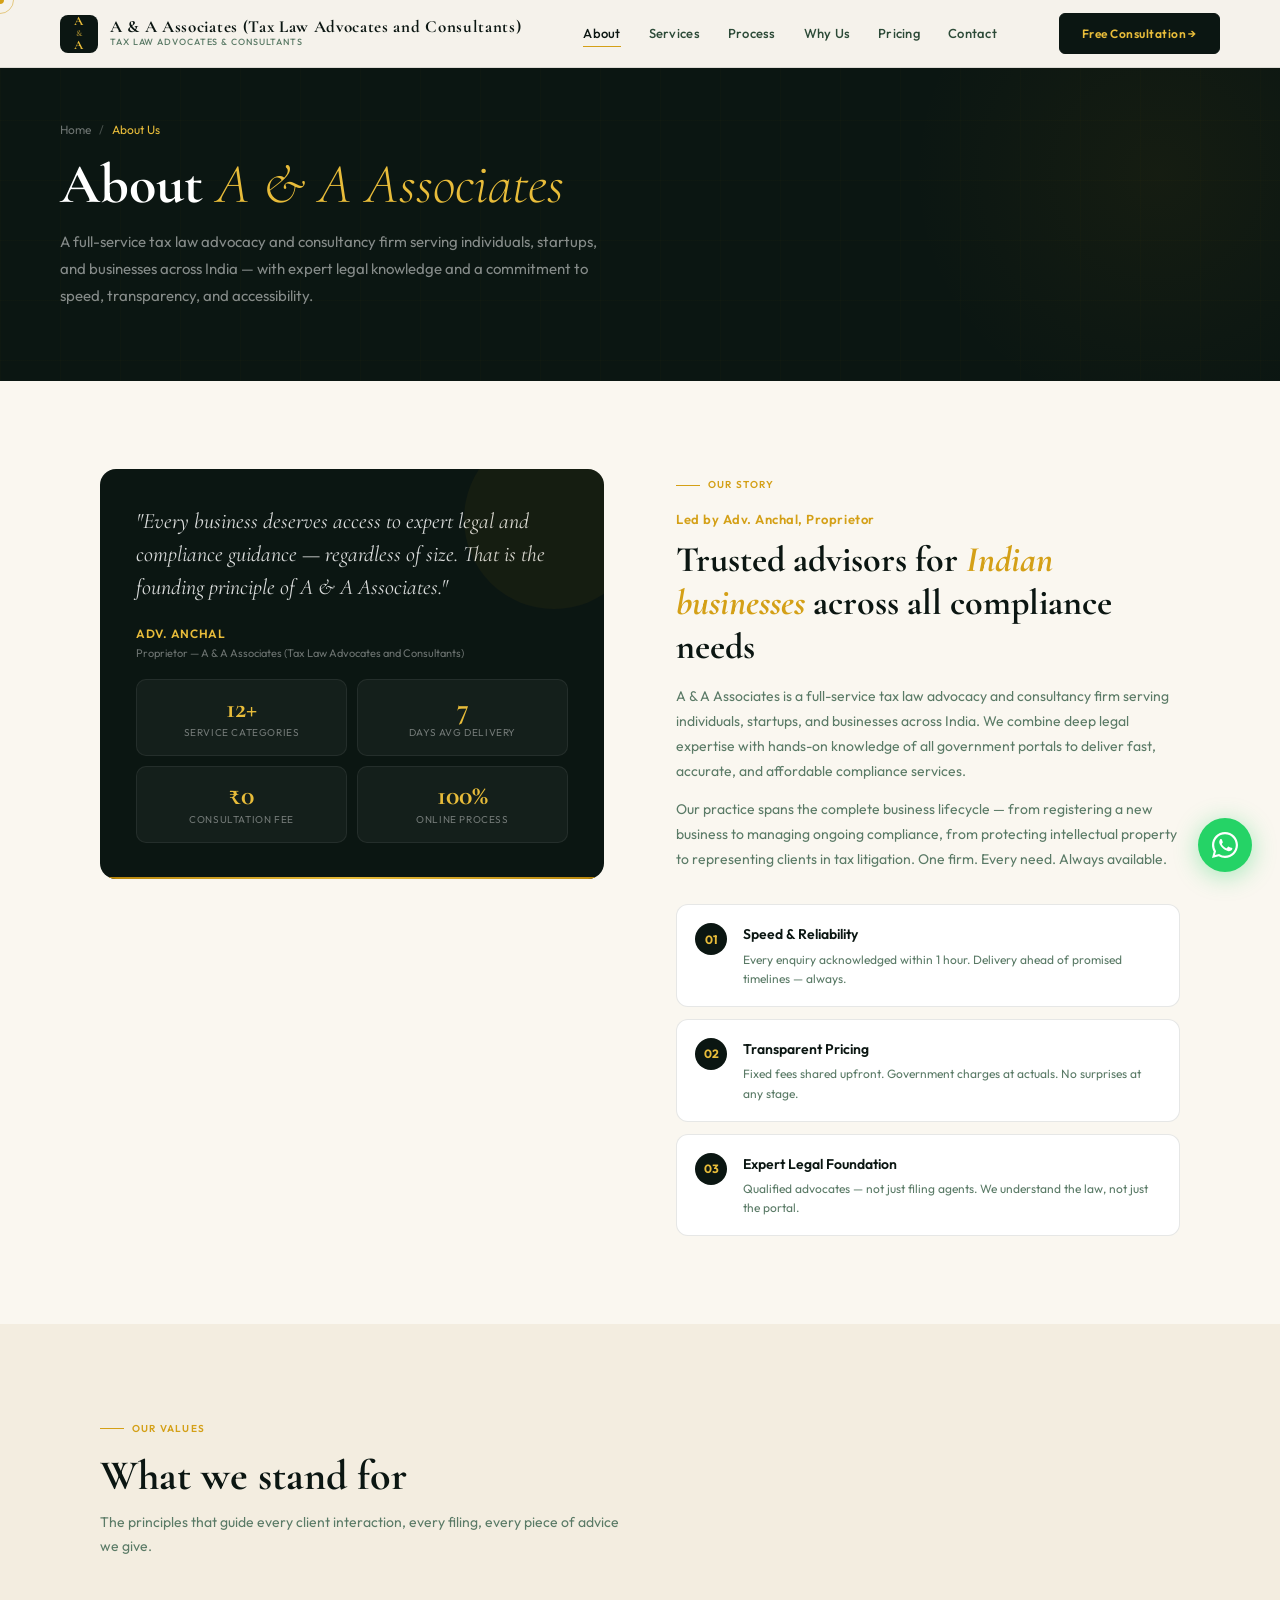
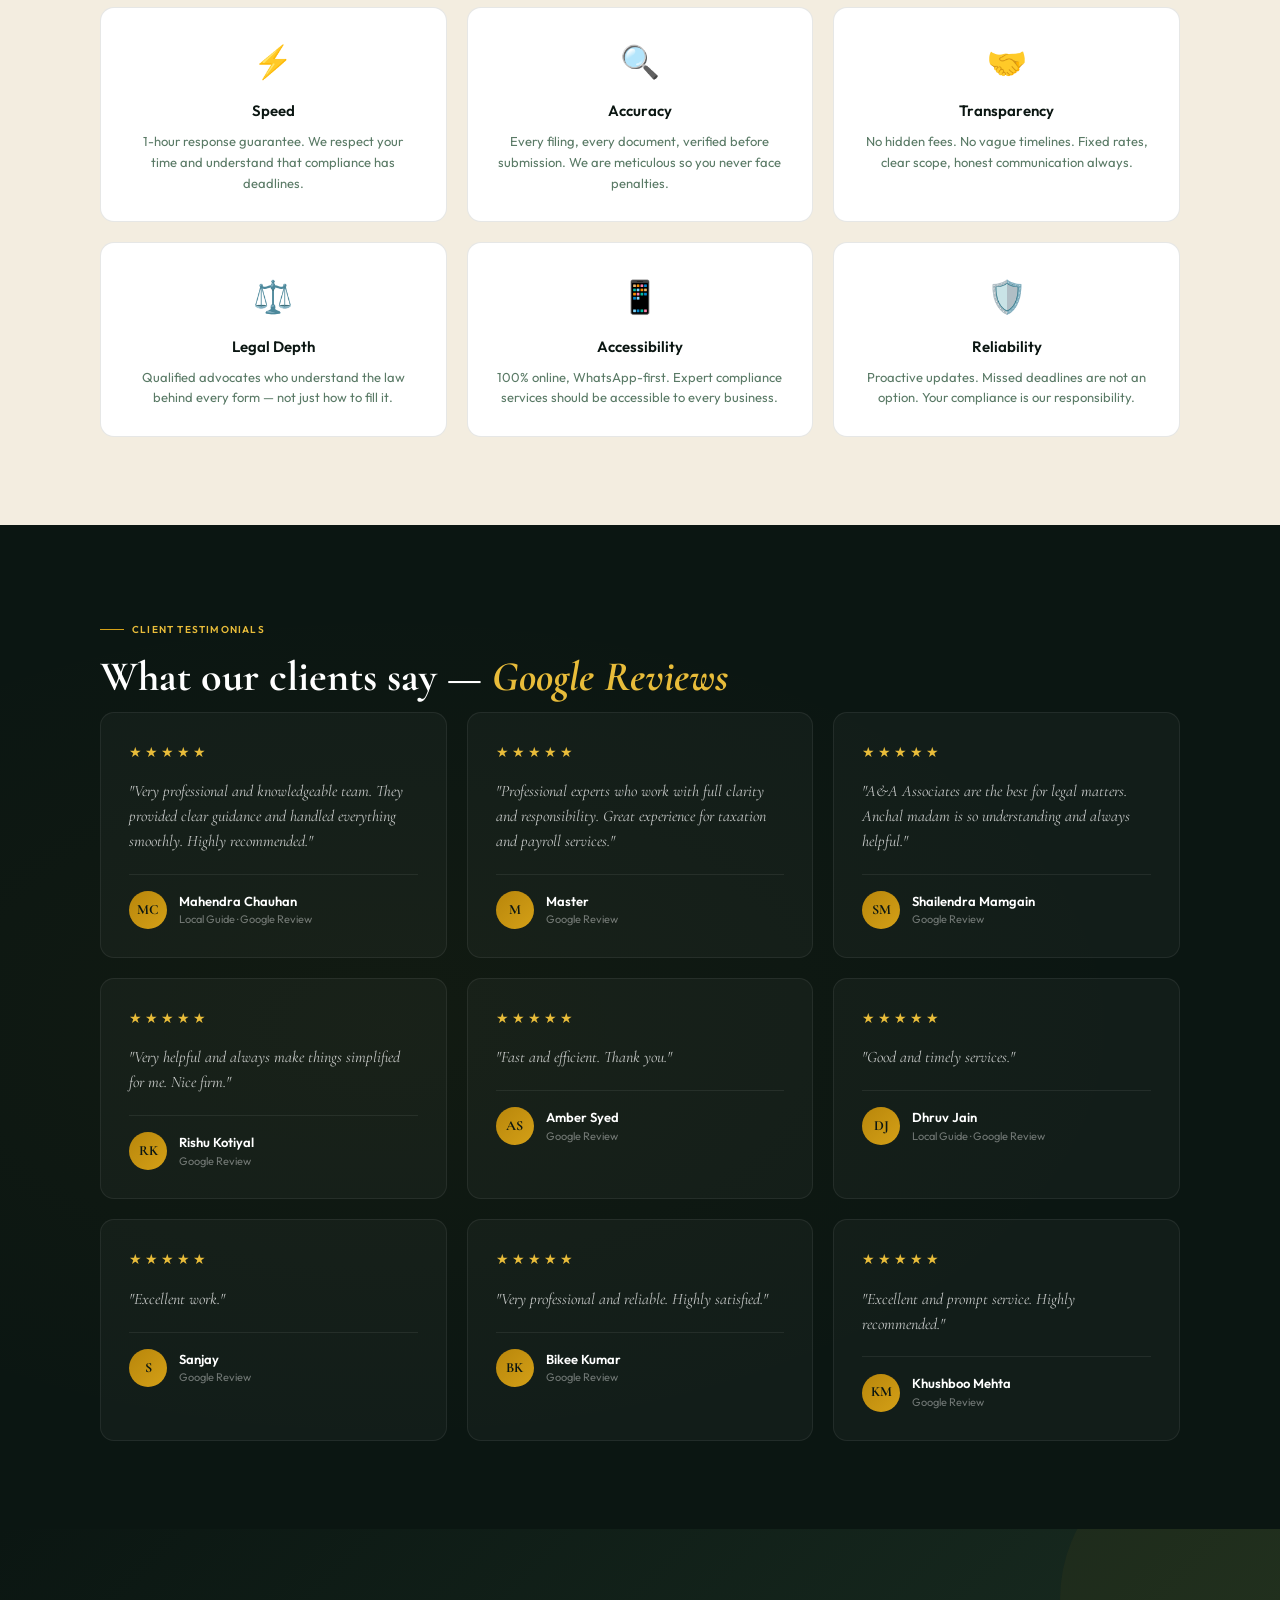
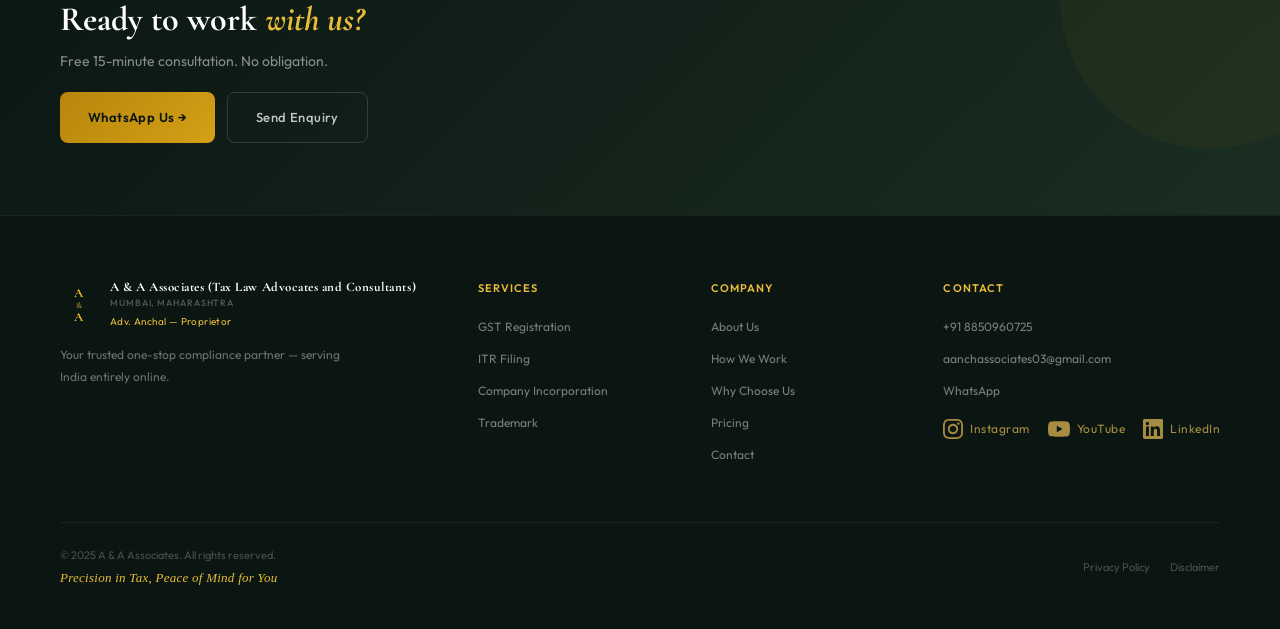
==== commit 5cf6ddf8: "Update about.html" ====
--- a/about.html
+++ b/about.html
@@ -143,7 +143,7 @@
 <!-- CTA -->
 <div class="cta-strip"><div class="cta-inner"><div class="cta-left reveal"><h2 class="section-title">Ready to work <em>with us?</em></h2><p>Free 15-minute consultation. No obligation.</p><div class="cta-actions"><a href="https://wa.me/918850960725" class="btn-primary" target="_blank" onclick="fbq('track','Lead',{content_name:'Bottom CTA - About',content_category:'ITR / Tax Services'})">WhatsApp Us →</a><a href="contact.html" class="btn-secondary-light">Send Enquiry</a></div></div></div></div>
 
-<footer><div class="footer-inner"><div class="footer-top"><div class="footer-brand"><a class="nav-logo" href="index.html"><div class="nav-logo-mark"><span>A</span><span style="font-size:9px;opacity:.6">&amp;</span><span>A</span></div><div class="nav-logo-text"><div class="nav-logo-name" style="color:#fff;font-size:13px;line-height:1.2">A & A Associates (Tax Law Advocates and Consultants)</div><div class="nav-logo-sub" style="color:rgba(255,255,255,.3)">Mumbai, Maharashtra</div><div style="font-size:10px;color:var(--gold3);margin-top:4px;letter-spacing:.04em">Adv. Anchal — Proprietor</div></div></a><p class="footer-desc">Your trusted one-stop compliance partner — serving India entirely online.</p></div><div class="footer-col"><h5>Services</h5><ul><li><a href="services.html#gst">GST Registration</a></li><li><a href="services.html#itr">ITR Filing</a></li><li><a href="services.html#company">Company Incorporation</a></li><li><a href="services.html#trademark">Trademark</a></li></ul></div><div class="footer-col"><h5>Company</h5><ul><li><a href="about.html">About Us</a></li><li><a href="process.html">How We Work</a></li><li><a href="why-us.html">Why Choose Us</a></li><li><a href="pricing.html">Pricing</a></li><li><a href="contact.html">Contact</a></li></ul></div><div class="footer-col"><h5>Contact</h5><ul><li><a href="tel:+918850960725">+91 8850960725</a></li><li><a href="mailto:aanchassociates03@gmail.com">aanchassociates03@gmail.com</a></li><li><a href="https://wa.me/918850960725" target="_blank">WhatsApp</a></li></ul><div class="footer-social"><a href="https://www.instagram.com/aanchassociates" target="_blank" rel="noopener" aria-label="Instagram"><svg xmlns="http://www.w3.org/2000/svg" width="20" height="20" viewBox="0 0 24 24" fill="none" stroke="currentColor" stroke-width="1.8" stroke-linecap="round" stroke-linejoin="round"><rect x="2" y="2" width="20" height="20" rx="5" ry="5"/><circle cx="12" cy="12" r="4"/><circle cx="17.5" cy="6.5" r="1" fill="currentColor" stroke="none"/></svg> Instagram</a><a href="https://www.youtube.com/@aanchassociates" target="_blank" rel="noopener" aria-label="YouTube"><svg xmlns="http://www.w3.org/2000/svg" width="20" height="20" viewBox="0 0 24 24" fill="none" stroke="currentColor" stroke-width="1.8" stroke-linecap="round" stroke-linejoin="round"><path d="M22.54 6.42a2.78 2.78 0 0 0-1.95-1.96C18.88 4 12 4 12 4s-6.88 0-8.59.46A2.78 2.78 0 0 0 1.46 6.42 29 29 0 0 0 1 12a29 29 0 0 0 .46 5.58 2.78 2.78 0 0 0 1.95 1.96C5.12 20 12 20 12 20s6.88 0 8.59-.46a2.78 2.78 0 0 0 1.95-1.96A29 29 0 0 0 23 12a29 29 0 0 0-.46-5.58z"/><polygon points="9.75 15.02 15.5 12 9.75 8.98 9.75 15.02" fill="currentColor" stroke="none"/></svg> YouTube</a><a href="https://www.linkedin.com/in/aanchal-nasta-7164a220b" target="_blank" rel="noopener" aria-label="LinkedIn"><svg xmlns="http://www.w3.org/2000/svg" width="20" height="20" viewBox="0 0 24 24" fill="none" stroke="currentColor" stroke-width="1.8" stroke-linecap="round" stroke-linejoin="round"><path d="M16 8a6 6 0 0 1 6 6v7h-4v-7a2 2 0 0 0-2-2 2 2 0 0 0-2 2v7h-4v-7a6 6 0 0 1 6-6z"/><rect x="2" y="9" width="4" height="12"/><circle cx="4" cy="4" r="2"/></svg> LinkedIn</a></div></div></div><div class="footer-bottom"><div><div class="footer-copy">© 2025 A & A Associates. All rights reserved.</div><div style="font-size:13px;color:var(--gold3);font-style:italic;margin-top:4px;font-family:'Georgia',serif;letter-spacing:.02em">Precision in Tax, Peace of Mind for You</div></div><div class="footer-links"><a href="#">Privacy Policy</a><a href="#">Disclaimer</a></div></div></div></footer>
+<footer><div class="footer-inner"><div class="footer-top"><div class="footer-brand"><a class="nav-logo" href="index.html"><div class="nav-logo-mark"><span>A</span><span style="font-size:9px;opacity:.6">&amp;</span><span>A</span></div><div class="nav-logo-text"><div class="nav-logo-name" style="color:#fff;font-size:13px;line-height:1.2">A & A Associates (Tax Law Advocates and Consultants)</div><div class="nav-logo-sub" style="color:rgba(255,255,255,.3)">Mumbai, Maharashtra</div><div style="font-size:10px;color:var(--gold3);margin-top:4px;letter-spacing:.04em">Adv. Anchal — Proprietor</div></div></a><p class="footer-desc">Your trusted one-stop compliance partner — serving India entirely online.</p></div><div class="footer-col"><h5>Services</h5><ul><li><a href="services.html#gst">GST Registration</a></li><li><a href="services.html#itr">ITR Filing</a></li><li><a href="services.html#company">Company Incorporation</a></li><li><a href="services.html#trademark">Trademark</a></li></ul></div><div class="footer-col"><h5>Company</h5><ul><li><a href="about.html">About Us</a></li><li><a href="process.html">How We Work</a></li><li><a href="why-us.html">Why Choose Us</a></li><li><a href="pricing.html">Pricing</a></li><li><a href="contact.html">Contact</a></li></ul></div><div class="footer-col"><h5>Contact</h5><ul><li><a href="tel:+918850960725">+91 8850960725</a></li><li><a href="mailto:aanchassociates03@gmail.com">aanchassociates03@gmail.com</a></li><li><a href="https://wa.me/918850960725" target="_blank">WhatsApp</a></li></ul><div class="footer-social"><a href="https://www.instagram.com/aanchassociates" target="_blank" rel="noopener" aria-label="Instagram"><svg xmlns="http://www.w3.org/2000/svg" width="20" height="20" viewBox="0 0 24 24" fill="currentColor"><path d="M12 2.163c3.204 0 3.584.012 4.85.07 3.252.148 4.771 1.691 4.919 4.919.058 1.265.069 1.645.069 4.849 0 3.205-.012 3.584-.069 4.849-.149 3.225-1.664 4.771-4.919 4.919-1.266.058-1.644.07-4.85.07-3.204 0-3.584-.012-4.849-.07-3.26-.149-4.771-1.699-4.919-4.92-.058-1.265-.07-1.644-.07-4.849 0-3.204.013-3.583.07-4.849.149-3.227 1.664-4.771 4.919-4.919 1.266-.057 1.645-.069 4.849-.069zm0-2.163c-3.259 0-3.667.014-4.947.072-4.358.2-6.78 2.618-6.98 6.98-.059 1.281-.073 1.689-.073 4.948 0 3.259.014 3.668.072 4.948.2 4.358 2.618 6.78 6.98 6.98 1.281.058 1.689.072 4.948.072 3.259 0 3.668-.014 4.948-.072 4.354-.2 6.782-2.618 6.979-6.98.059-1.28.073-1.689.073-4.948 0-3.259-.014-3.667-.072-4.947-.196-4.354-2.617-6.78-6.979-6.98-1.281-.059-1.69-.073-4.949-.073zm0 5.838c-3.403 0-6.162 2.759-6.162 6.162s2.759 6.163 6.162 6.163 6.162-2.759 6.162-6.163c0-3.403-2.759-6.162-6.162-6.162zm0 10.162c-2.209 0-4-1.79-4-4 0-2.209 1.791-4 4-4s4 1.791 4 4c0 2.21-1.791 4-4 4zm6.406-11.845c-.796 0-1.441.645-1.441 1.44s.645 1.44 1.441 1.44c.795 0 1.439-.645 1.439-1.44s-.644-1.44-1.439-1.44z"/></svg> Instagram</a><a href="https://www.youtube.com/@aanchassociates" target="_blank" rel="noopener" aria-label="YouTube"><svg xmlns="http://www.w3.org/2000/svg" width="22" height="22" viewBox="0 0 24 24" fill="currentColor"><path d="M23.495 6.205a3.007 3.007 0 0 0-2.088-2.088c-1.87-.501-9.396-.501-9.396-.501s-7.507-.01-9.396.501A3.007 3.007 0 0 0 .527 6.205a31.247 31.247 0 0 0-.522 5.805 31.247 31.247 0 0 0 .522 5.783 3.007 3.007 0 0 0 2.088 2.088c1.868.502 9.396.502 9.396.502s7.506 0 9.396-.502a3.007 3.007 0 0 0 2.088-2.088 31.247 31.247 0 0 0 .5-5.783 31.247 31.247 0 0 0-.5-5.805zM9.609 15.601V8.408l6.264 3.602z"/></svg> YouTube</a><a href="https://www.linkedin.com/in/aanchal-nasta-7164a220b" target="_blank" rel="noopener" aria-label="LinkedIn"><svg xmlns="http://www.w3.org/2000/svg" width="20" height="20" viewBox="0 0 24 24" fill="currentColor"><path d="M20.447 20.452h-3.554v-5.569c0-1.328-.027-3.037-1.852-3.037-1.853 0-2.136 1.445-2.136 2.939v5.667H9.351V9h3.414v1.561h.046c.477-.9 1.637-1.85 3.37-1.85 3.601 0 4.267 2.37 4.267 5.455v6.286zM5.337 7.433a2.062 2.062 0 0 1-2.063-2.065 2.064 2.064 0 1 1 2.063 2.065zm1.782 13.019H3.555V9h3.564v11.452zM22.225 0H1.771C.792 0 0 .774 0 1.729v20.542C0 23.227.792 24 1.771 24h20.451C23.2 24 24 23.227 24 22.271V1.729C24 .774 23.2 0 22.222 0h.003z"/></svg> LinkedIn</a></div></div></div><div class="footer-bottom"><div><div class="footer-copy">© 2025 A & A Associates. All rights reserved.</div><div style="font-size:13px;color:var(--gold3);font-style:italic;margin-top:4px;font-family:'Georgia',serif;letter-spacing:.02em">Precision in Tax, Peace of Mind for You</div></div><div class="footer-links"><a href="#">Privacy Policy</a><a href="#">Disclaimer</a></div></div></div></footer>
 <div class="wa-float"><div class="wa-tooltip">Chat on WhatsApp</div><a class="wa-btn" href="https://wa.me/918850960725" target="_blank" onclick="fbq('track','Lead',{content_name:'Float Button - About',content_category:'ITR / Tax Services'})"><svg viewBox="0 0 32 32"><path d="M16.004 0C7.164 0 0 7.16 0 15.996c0 2.8.733 5.572 2.132 7.992L0 32l8.236-2.104A16.003 16.003 0 0 0 16 32c8.836 0 16-7.16 16-15.996S24.836 0 16.004 0zm0 29.28a13.279 13.279 0 0 1-6.788-1.856l-.488-.292-5.044 1.288 1.32-4.9-.32-.504A13.236 13.236 0 0 1 2.72 16c0-7.332 5.96-13.292 13.28-13.292 7.32 0 13.28 5.96 13.28 13.292 0 7.332-5.96 13.28-13.276 13.28zm7.272-9.948c-.4-.2-2.356-1.16-2.72-1.296-.364-.132-.628-.2-.892.2-.264.4-1.024 1.296-1.256 1.564-.232.264-.46.296-.86.1-.4-.196-1.688-.624-3.216-1.988-1.188-1.06-1.988-2.372-2.22-2.772-.232-.4-.024-.616.176-.816.18-.18.4-.464.6-.696.2-.232.264-.4.396-.664.132-.264.064-.496-.032-.696-.1-.2-.892-2.148-1.22-2.94-.32-.768-.648-.664-.892-.676-.228-.012-.492-.016-.756-.016-.264 0-.692.1-.1056.496-.364.396-1.388 1.356-1.388 3.308 0 1.956 1.42 3.84 1.62 4.104.2.264 2.796 4.268 6.776 5.98.948.408 1.688.652 2.264.836.952.3 1.82.26 2.504.16.764-.116 2.356-.964 2.688-1.892.336-.928.336-1.724.232-1.892-.1-.172-.36-.268-.76-.468z"/></svg></a></div>
 <script>
 const cursor=document.getElementById('cursor'),ring=document.getElementById('cursorRing');
--- a/style.css
+++ b/style.css
@@ -149,13 +149,14 @@
   .footer-top{grid-template-columns:1fr}
   .footer-bottom{flex-direction:column;text-align:center}
 }
-/* ── Social Media Icons Footer ─────────────────────── */
+/* Social Media Icons — Footer */
 .footer-social {
   display: flex;
-  gap: 20px;
+  flex-direction: row;
+  flex-wrap: nowrap;
+  gap: 18px;
   align-items: center;
-  margin-top: 14px;
-  flex-wrap: wrap;
+  margin-top: 16px;
 }
 
 .footer-social a {
@@ -164,15 +165,18 @@
   gap: 7px;
   color: #c9a84c;
   text-decoration: none;
-  font-size: 13px;
-  letter-spacing: 0.4px;
-  opacity: 0.85;
-  transition: opacity 0.2s ease, color 0.2s ease;
+  font-size: 12px;
+  font-family: 'Outfit', sans-serif;
+  letter-spacing: 0.04em;
+  white-space: nowrap;
+  opacity: 0.82;
+  transition: opacity 0.2s ease, color 0.2s ease, transform 0.2s ease;
 }
 
 .footer-social a:hover {
   opacity: 1;
   color: #e8d08a;
+  transform: translateY(-1px);
 }
 
 .footer-social svg {
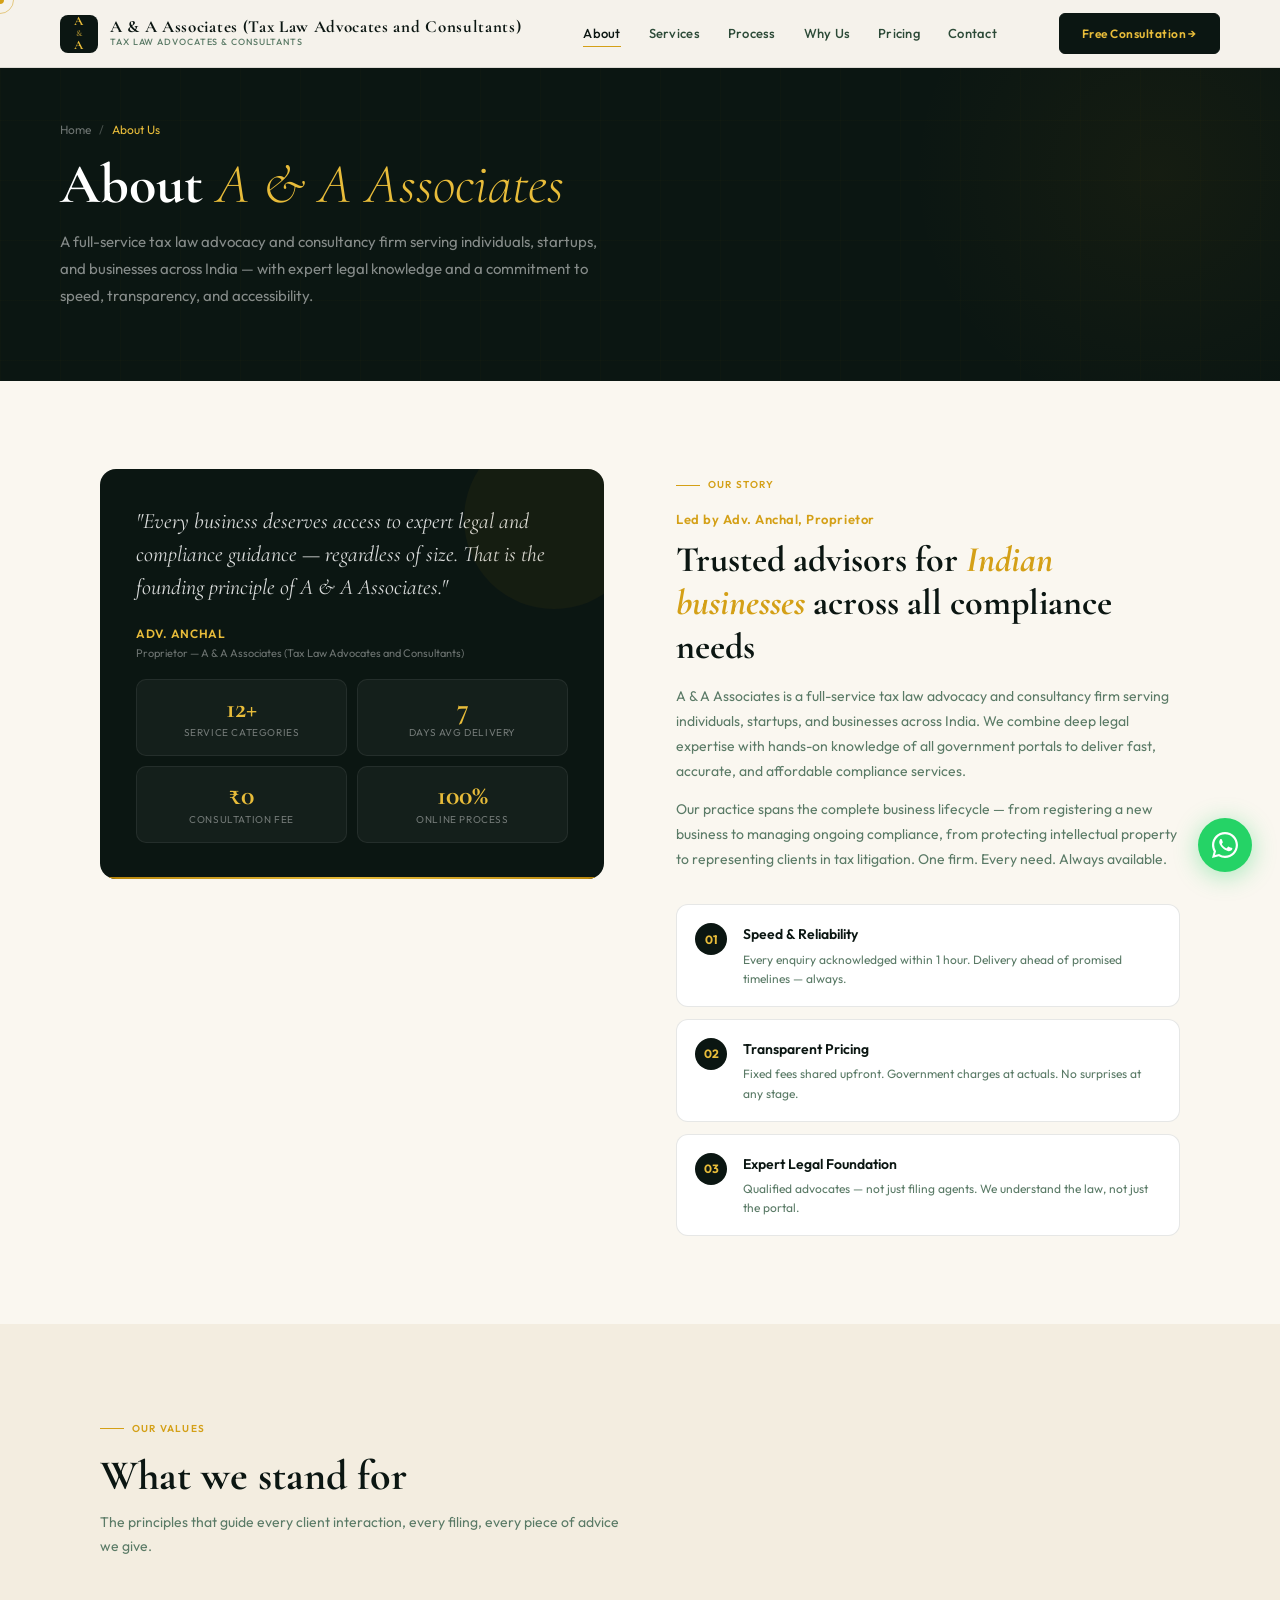
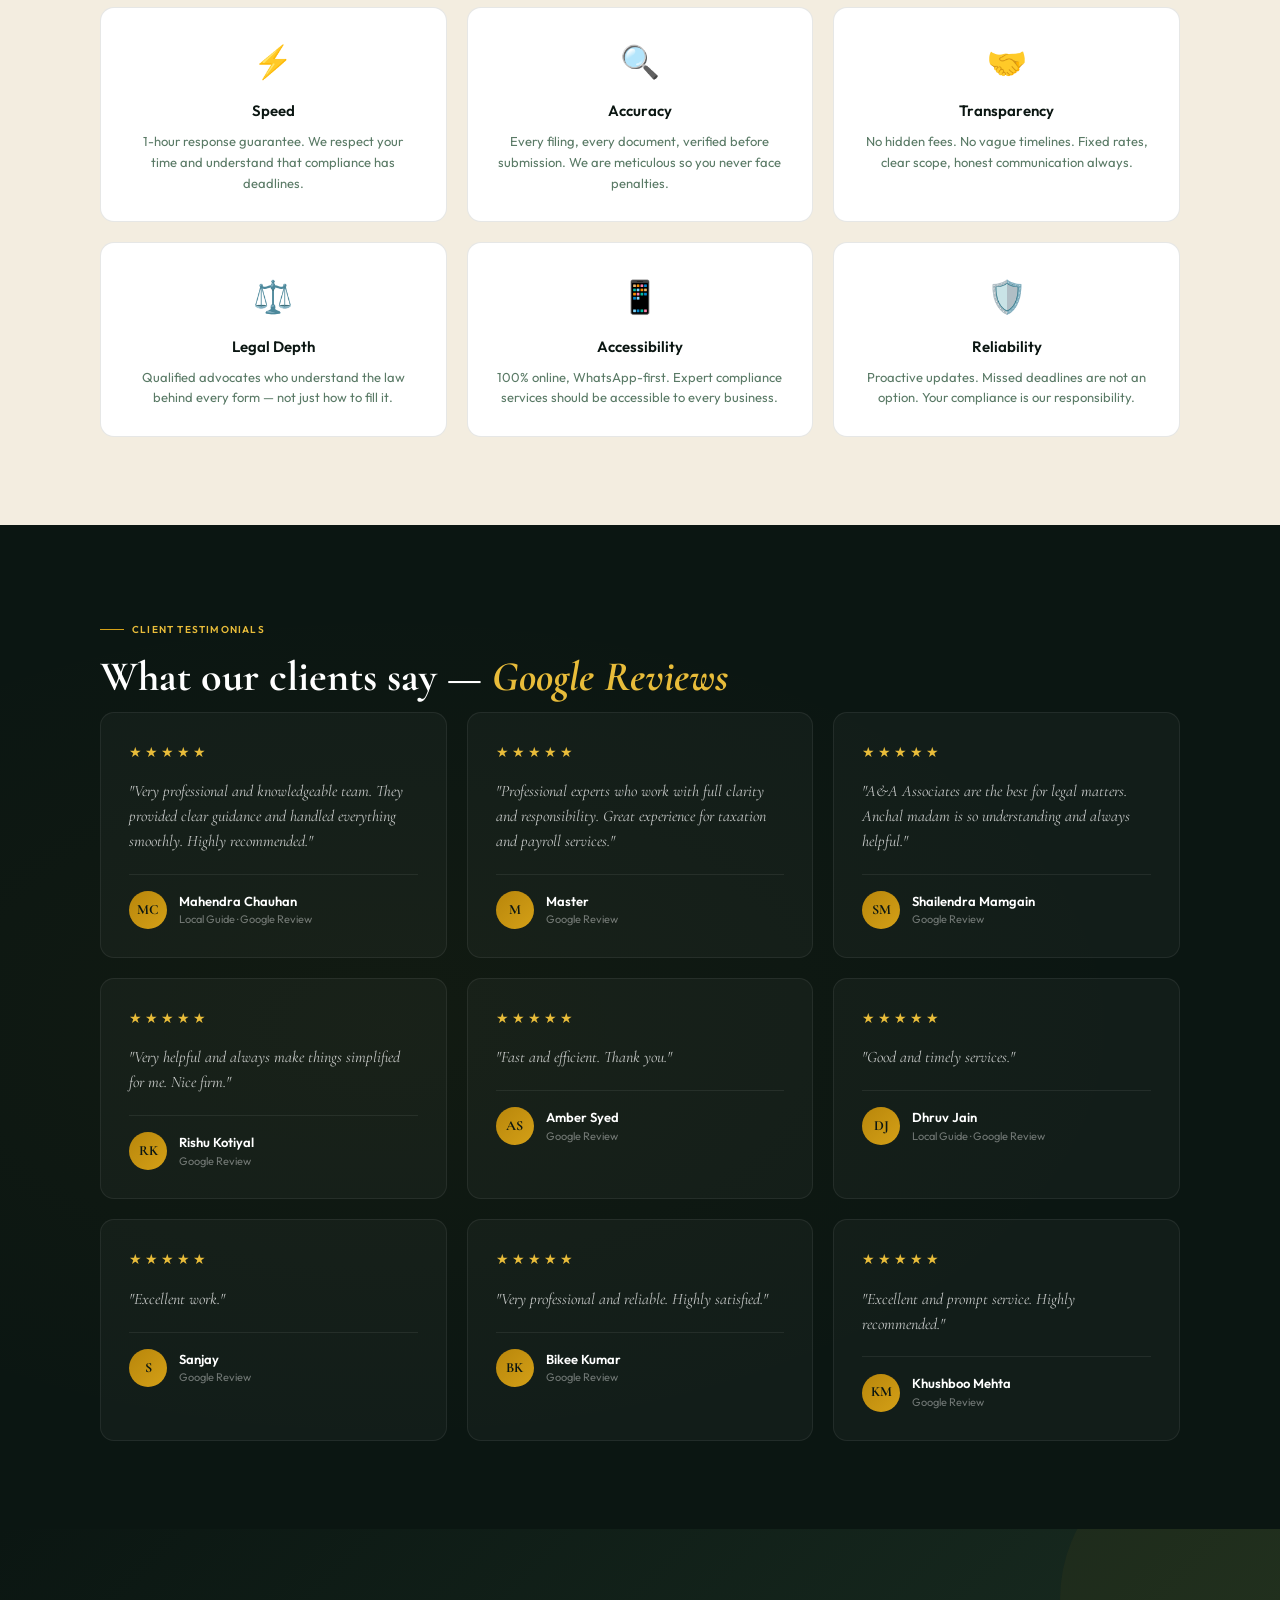
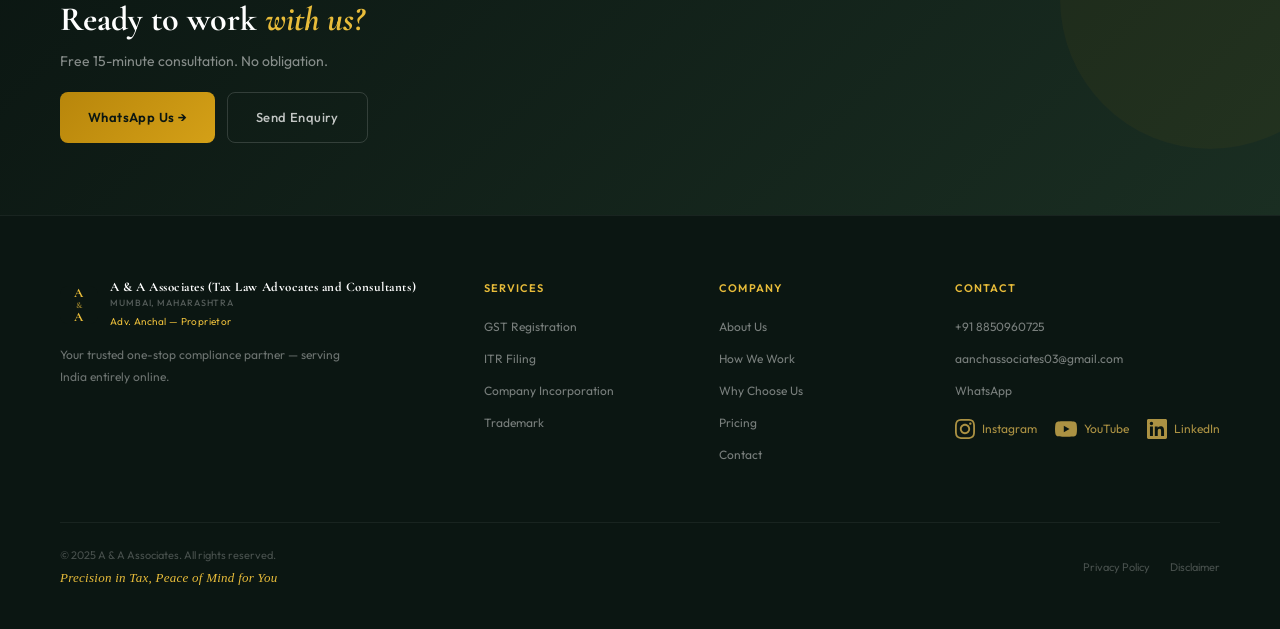
==== commit 3b7a3e63: "Update about.html" ====
--- a/about.html
+++ b/about.html
@@ -31,7 +31,6 @@
 .value-icon{font-size:32px;margin-bottom:12px}
 .value-card h3{font-size:15px;font-weight:600;color:var(--ink);margin-bottom:8px}
 .value-card p{font-size:13px;color:var(--ink4);line-height:1.6}
-/* TESTIMONIALS */
 .tgrid{display:grid;grid-template-columns:repeat(3,1fr);gap:20px;margin-top:0}
 .testimonials-bg{background:var(--ink);padding:88px 0;position:relative;overflow:hidden}
 .testimonials-bg::before{content:'';position:absolute;inset:0;background:radial-gradient(ellipse at 30% 50%,rgba(184,134,11,0.04),transparent 60%)}
@@ -70,7 +69,6 @@
   </div>
 </div>
 
-<!-- ABOUT SECTION -->
 <section>
   <div class="section">
     <div class="about-grid">
@@ -104,7 +102,6 @@
   </div>
 </section>
 
-<!-- VALUES -->
 <section style="background:var(--cream2);padding:88px 0">
   <div style="max-width:1200px;margin:0 auto;padding:0 60px">
     <div class="section-label reveal"><div class="sl-line"></div><div class="sl-text">Our values</div></div>
@@ -121,7 +118,6 @@
   </div>
 </section>
 
-<!-- TESTIMONIALS -->
 <div id="testimonials" class="testimonials-bg">
   <div class="testimonials-inner">
     <div class="section-label reveal"><div class="sl-line"></div><div class="sl-text">Client Testimonials</div></div>
@@ -140,7 +136,6 @@
   </div>
 </div>
 
-<!-- CTA -->
 <div class="cta-strip"><div class="cta-inner"><div class="cta-left reveal"><h2 class="section-title">Ready to work <em>with us?</em></h2><p>Free 15-minute consultation. No obligation.</p><div class="cta-actions"><a href="https://wa.me/918850960725" class="btn-primary" target="_blank" onclick="fbq('track','Lead',{content_name:'Bottom CTA - About',content_category:'ITR / Tax Services'})">WhatsApp Us →</a><a href="contact.html" class="btn-secondary-light">Send Enquiry</a></div></div></div></div>
 
 <footer><div class="footer-inner"><div class="footer-top"><div class="footer-brand"><a class="nav-logo" href="index.html"><div class="nav-logo-mark"><span>A</span><span style="font-size:9px;opacity:.6">&amp;</span><span>A</span></div><div class="nav-logo-text"><div class="nav-logo-name" style="color:#fff;font-size:13px;line-height:1.2">A & A Associates (Tax Law Advocates and Consultants)</div><div class="nav-logo-sub" style="color:rgba(255,255,255,.3)">Mumbai, Maharashtra</div><div style="font-size:10px;color:var(--gold3);margin-top:4px;letter-spacing:.04em">Adv. Anchal — Proprietor</div></div></a><p class="footer-desc">Your trusted one-stop compliance partner — serving India entirely online.</p></div><div class="footer-col"><h5>Services</h5><ul><li><a href="services.html#gst">GST Registration</a></li><li><a href="services.html#itr">ITR Filing</a></li><li><a href="services.html#company">Company Incorporation</a></li><li><a href="services.html#trademark">Trademark</a></li></ul></div><div class="footer-col"><h5>Company</h5><ul><li><a href="about.html">About Us</a></li><li><a href="process.html">How We Work</a></li><li><a href="why-us.html">Why Choose Us</a></li><li><a href="pricing.html">Pricing</a></li><li><a href="contact.html">Contact</a></li></ul></div><div class="footer-col"><h5>Contact</h5><ul><li><a href="tel:+918850960725">+91 8850960725</a></li><li><a href="mailto:aanchassociates03@gmail.com">aanchassociates03@gmail.com</a></li><li><a href="https://wa.me/918850960725" target="_blank">WhatsApp</a></li></ul><div class="footer-social"><a href="https://www.instagram.com/aanchassociates" target="_blank" rel="noopener" aria-label="Instagram"><svg xmlns="http://www.w3.org/2000/svg" width="20" height="20" viewBox="0 0 24 24" fill="currentColor"><path d="M12 2.163c3.204 0 3.584.012 4.85.07 3.252.148 4.771 1.691 4.919 4.919.058 1.265.069 1.645.069 4.849 0 3.205-.012 3.584-.069 4.849-.149 3.225-1.664 4.771-4.919 4.919-1.266.058-1.644.07-4.85.07-3.204 0-3.584-.012-4.849-.07-3.26-.149-4.771-1.699-4.919-4.92-.058-1.265-.07-1.644-.07-4.849 0-3.204.013-3.583.07-4.849.149-3.227 1.664-4.771 4.919-4.919 1.266-.057 1.645-.069 4.849-.069zm0-2.163c-3.259 0-3.667.014-4.947.072-4.358.2-6.78 2.618-6.98 6.98-.059 1.281-.073 1.689-.073 4.948 0 3.259.014 3.668.072 4.948.2 4.358 2.618 6.78 6.98 6.98 1.281.058 1.689.072 4.948.072 3.259 0 3.668-.014 4.948-.072 4.354-.2 6.782-2.618 6.979-6.98.059-1.28.073-1.689.073-4.948 0-3.259-.014-3.667-.072-4.947-.196-4.354-2.617-6.78-6.979-6.98-1.281-.059-1.69-.073-4.949-.073zm0 5.838c-3.403 0-6.162 2.759-6.162 6.162s2.759 6.163 6.162 6.163 6.162-2.759 6.162-6.163c0-3.403-2.759-6.162-6.162-6.162zm0 10.162c-2.209 0-4-1.79-4-4 0-2.209 1.791-4 4-4s4 1.791 4 4c0 2.21-1.791 4-4 4zm6.406-11.845c-.796 0-1.441.645-1.441 1.44s.645 1.44 1.441 1.44c.795 0 1.439-.645 1.439-1.44s-.644-1.44-1.439-1.44z"/></svg> Instagram</a><a href="https://www.youtube.com/@aanchassociates" target="_blank" rel="noopener" aria-label="YouTube"><svg xmlns="http://www.w3.org/2000/svg" width="22" height="22" viewBox="0 0 24 24" fill="currentColor"><path d="M23.495 6.205a3.007 3.007 0 0 0-2.088-2.088c-1.87-.501-9.396-.501-9.396-.501s-7.507-.01-9.396.501A3.007 3.007 0 0 0 .527 6.205a31.247 31.247 0 0 0-.522 5.805 31.247 31.247 0 0 0 .522 5.783 3.007 3.007 0 0 0 2.088 2.088c1.868.502 9.396.502 9.396.502s7.506 0 9.396-.502a3.007 3.007 0 0 0 2.088-2.088 31.247 31.247 0 0 0 .5-5.783 31.247 31.247 0 0 0-.5-5.805zM9.609 15.601V8.408l6.264 3.602z"/></svg> YouTube</a><a href="https://www.linkedin.com/in/aanchal-nasta-7164a220b" target="_blank" rel="noopener" aria-label="LinkedIn"><svg xmlns="http://www.w3.org/2000/svg" width="20" height="20" viewBox="0 0 24 24" fill="currentColor"><path d="M20.447 20.452h-3.554v-5.569c0-1.328-.027-3.037-1.852-3.037-1.853 0-2.136 1.445-2.136 2.939v5.667H9.351V9h3.414v1.561h.046c.477-.9 1.637-1.85 3.37-1.85 3.601 0 4.267 2.37 4.267 5.455v6.286zM5.337 7.433a2.062 2.062 0 0 1-2.063-2.065 2.064 2.064 0 1 1 2.063 2.065zm1.782 13.019H3.555V9h3.564v11.452zM22.225 0H1.771C.792 0 0 .774 0 1.729v20.542C0 23.227.792 24 1.771 24h20.451C23.2 24 24 23.227 24 22.271V1.729C24 .774 23.2 0 22.222 0h.003z"/></svg> LinkedIn</a></div></div></div><div class="footer-bottom"><div><div class="footer-copy">© 2025 A & A Associates. All rights reserved.</div><div style="font-size:13px;color:var(--gold3);font-style:italic;margin-top:4px;font-family:'Georgia',serif;letter-spacing:.02em">Precision in Tax, Peace of Mind for You</div></div><div class="footer-links"><a href="#">Privacy Policy</a><a href="#">Disclaimer</a></div></div></div></footer>
--- a/style.css
+++ b/style.css
@@ -158,7 +158,6 @@
   align-items: center;
   margin-top: 16px;
 }
-
 .footer-social a {
   display: flex;
   align-items: center;
@@ -166,19 +165,9 @@
   color: #c9a84c;
   text-decoration: none;
   font-size: 12px;
-  font-family: 'Outfit', sans-serif;
-  letter-spacing: 0.04em;
   white-space: nowrap;
-  opacity: 0.82;
-  transition: opacity 0.2s ease, color 0.2s ease, transform 0.2s ease;
+  opacity: 0.85;
+  transition: opacity 0.2s, color 0.2s;
 }
-
-.footer-social a:hover {
-  opacity: 1;
-  color: #e8d08a;
-  transform: translateY(-1px);
-}
-
-.footer-social svg {
-  flex-shrink: 0;
-}
+.footer-social a:hover { opacity: 1; color: #e8d08a; }
+.footer-social svg { flex-shrink: 0; }
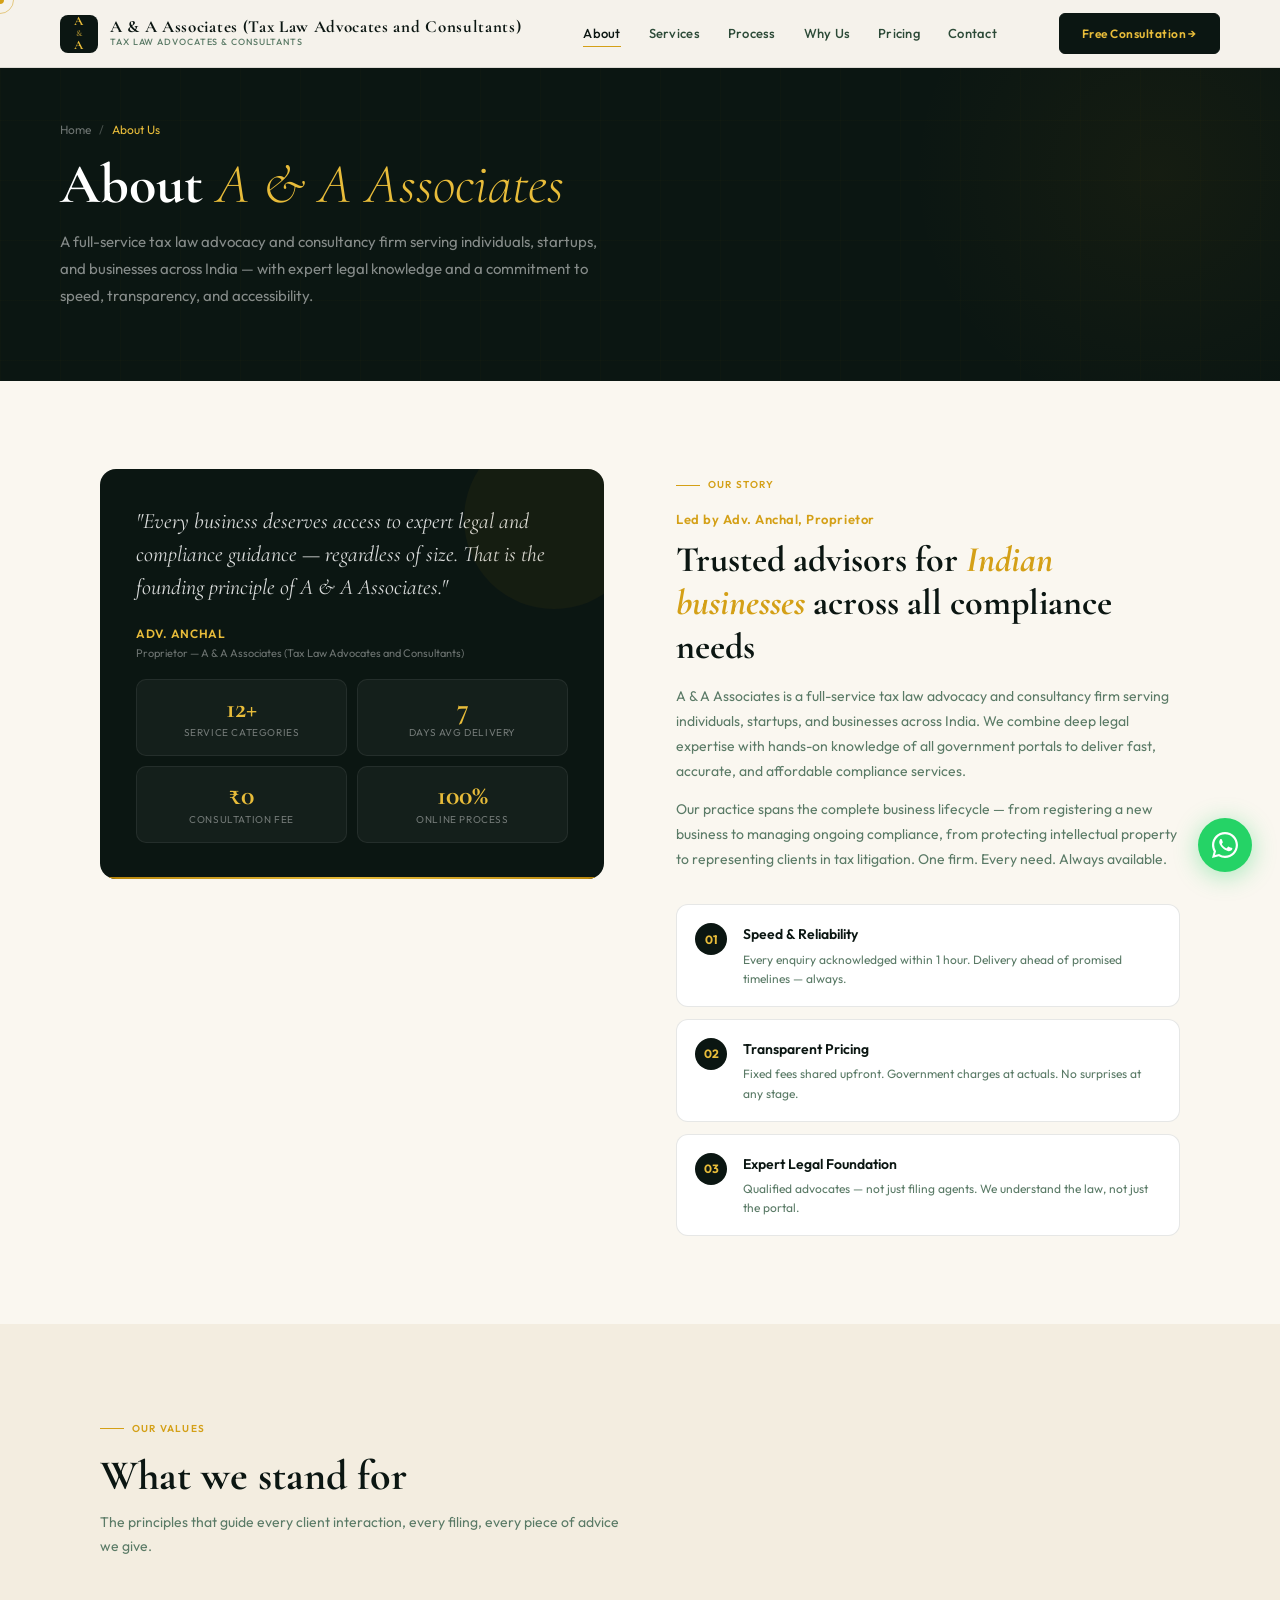
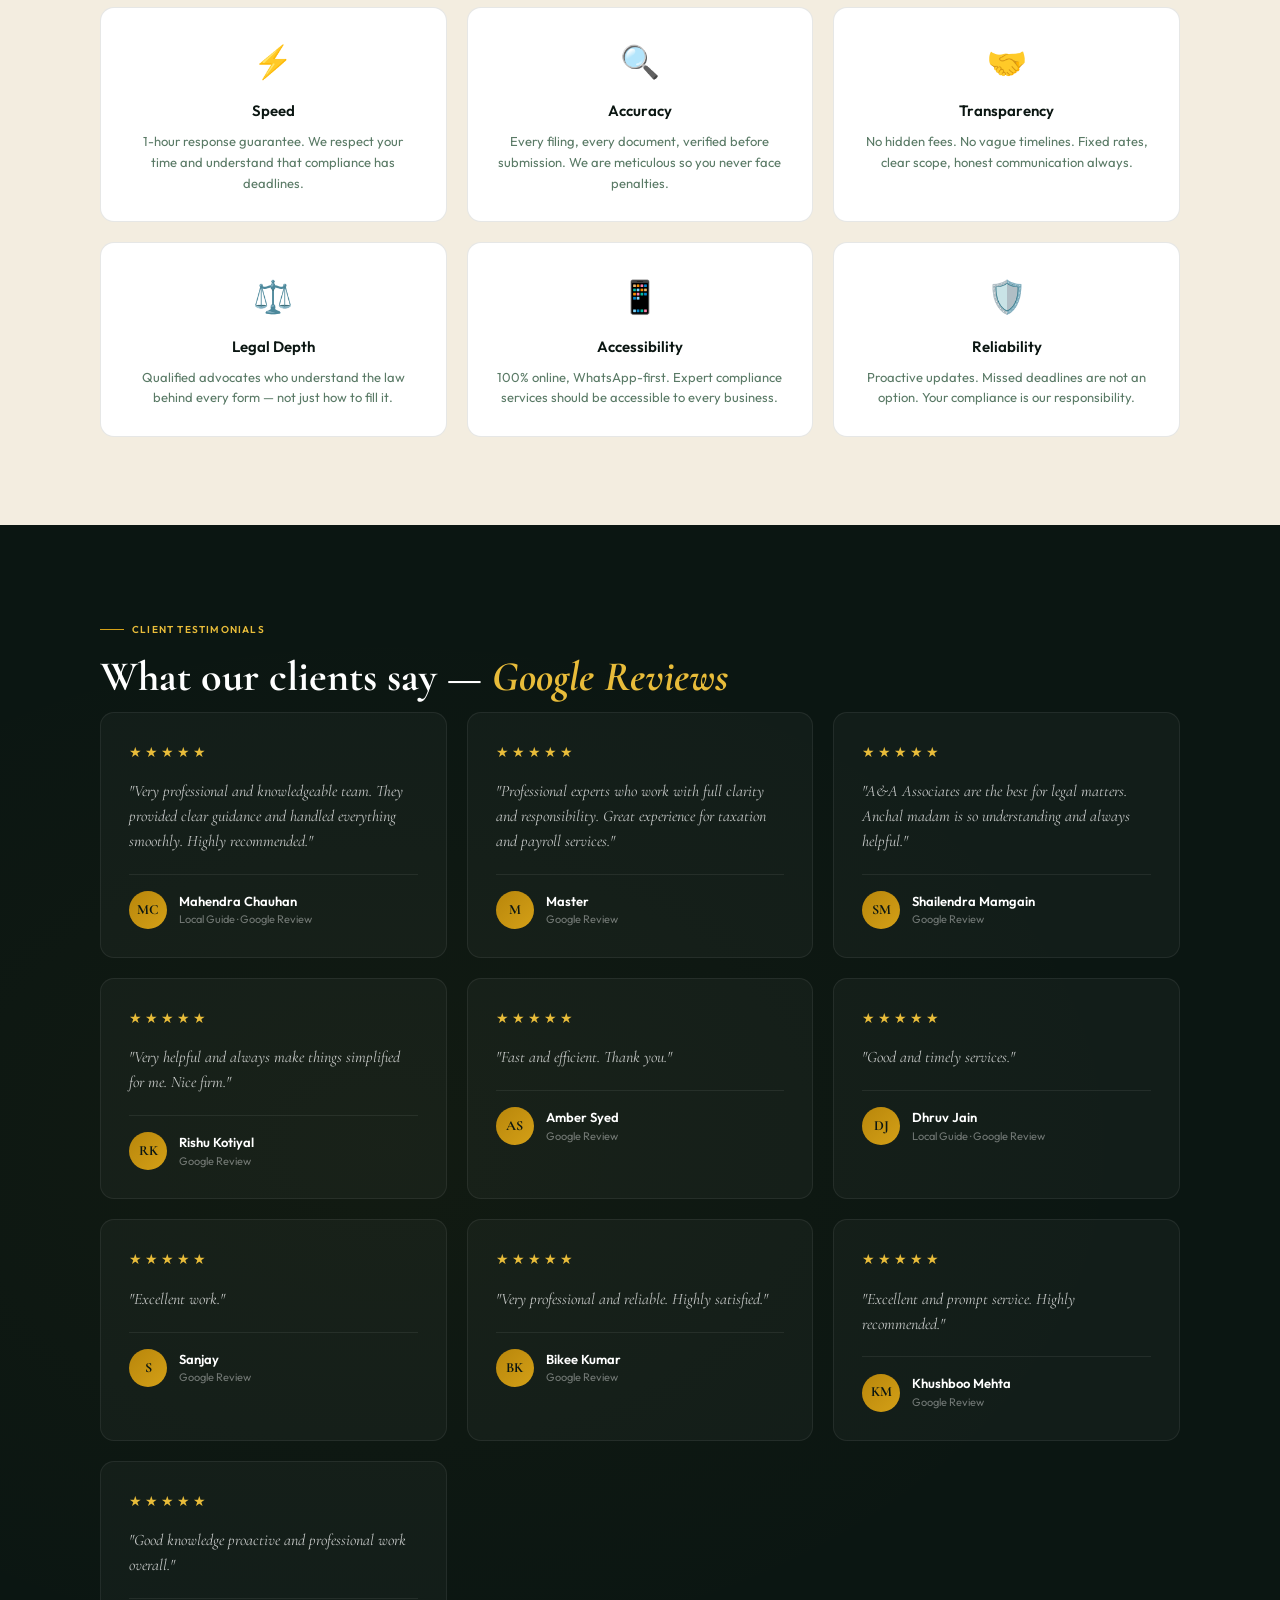
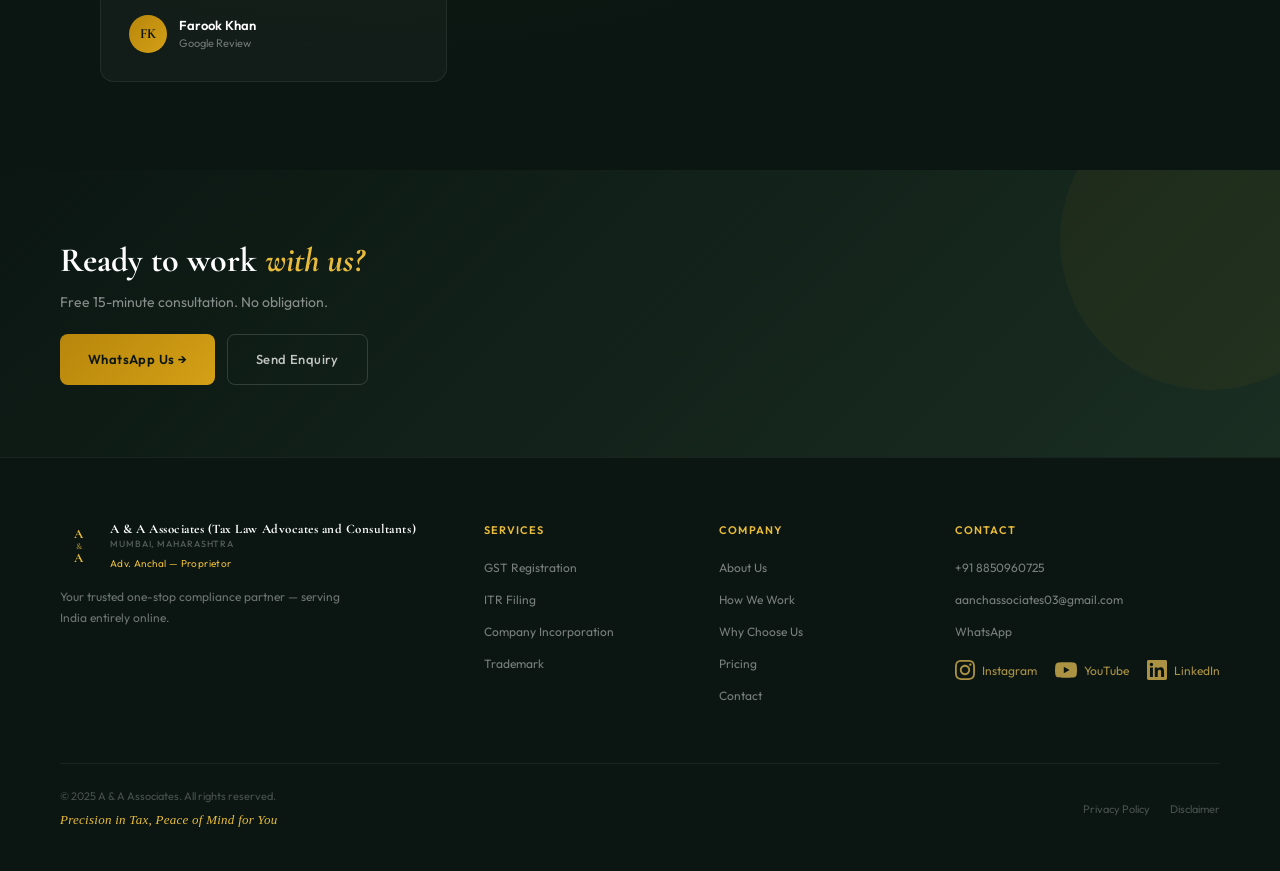
==== commit 26ec0cdd: "Update about.html" ====
--- a/about.html
+++ b/about.html
@@ -7,6 +7,16 @@
 <meta charset="UTF-8"><meta name="viewport" content="width=device-width, initial-scale=1.0">
 <title>About Us | A & A Associates — Tax Law Advocates & Consultants</title>
 <meta name="description" content="Learn about A & A Associates — a full-service tax law advocacy and consultancy firm based in Mumbai, serving individuals, startups and businesses across India.">
+
+<!-- Google Analytics GA4 -->
+<script async src="https://www.googletagmanager.com/gtag/js?id=G-T8LKGTTH0D"></script>
+<script>
+  window.dataLayer = window.dataLayer || [];
+  function gtag(){dataLayer.push(arguments);}
+  gtag('js', new Date());
+  gtag('config', 'G-T8LKGTTH0D');
+</script>
+
 <link href="https://fonts.googleapis.com/css2?family=Cormorant+Garamond:ital,wght@0,300;0,400;0,600;0,700;1,300;1,400;1,600&family=Outfit:wght@300;400;500;600&display=swap" rel="stylesheet">
 <link rel="stylesheet" href="style.css">
 <style>
@@ -132,6 +142,7 @@
       <div class="tcard reveal"><div class="tcard-stars"><span class="star">★</span><span class="star">★</span><span class="star">★</span><span class="star">★</span><span class="star">★</span></div><div class="tcard-text">"Excellent work."</div><div class="tcard-author"><div class="ta-avatar">S</div><div><div class="ta-name">Sanjay</div><div class="ta-biz">Google Review</div></div></div></div>
       <div class="tcard reveal reveal-delay-1"><div class="tcard-stars"><span class="star">★</span><span class="star">★</span><span class="star">★</span><span class="star">★</span><span class="star">★</span></div><div class="tcard-text">"Very professional and reliable. Highly satisfied."</div><div class="tcard-author"><div class="ta-avatar">BK</div><div><div class="ta-name">Bikee Kumar</div><div class="ta-biz">Google Review</div></div></div></div>
       <div class="tcard reveal reveal-delay-2"><div class="tcard-stars"><span class="star">★</span><span class="star">★</span><span class="star">★</span><span class="star">★</span><span class="star">★</span></div><div class="tcard-text">"Excellent and prompt service. Highly recommended."</div><div class="tcard-author"><div class="ta-avatar">KM</div><div><div class="ta-name">Khushboo Mehta</div><div class="ta-biz">Google Review</div></div></div></div>
+      <div class="tcard reveal"><div class="tcard-stars"><span class="star">★</span><span class="star">★</span><span class="star">★</span><span class="star">★</span><span class="star">★</span></div><div class="tcard-text">"Good knowledge proactive and professional work overall."</div><div class="tcard-author"><div class="ta-avatar">FK</div><div><div class="ta-name">Farook Khan</div><div class="ta-biz">Google Review</div></div></div></div>
     </div>
   </div>
 </div>
